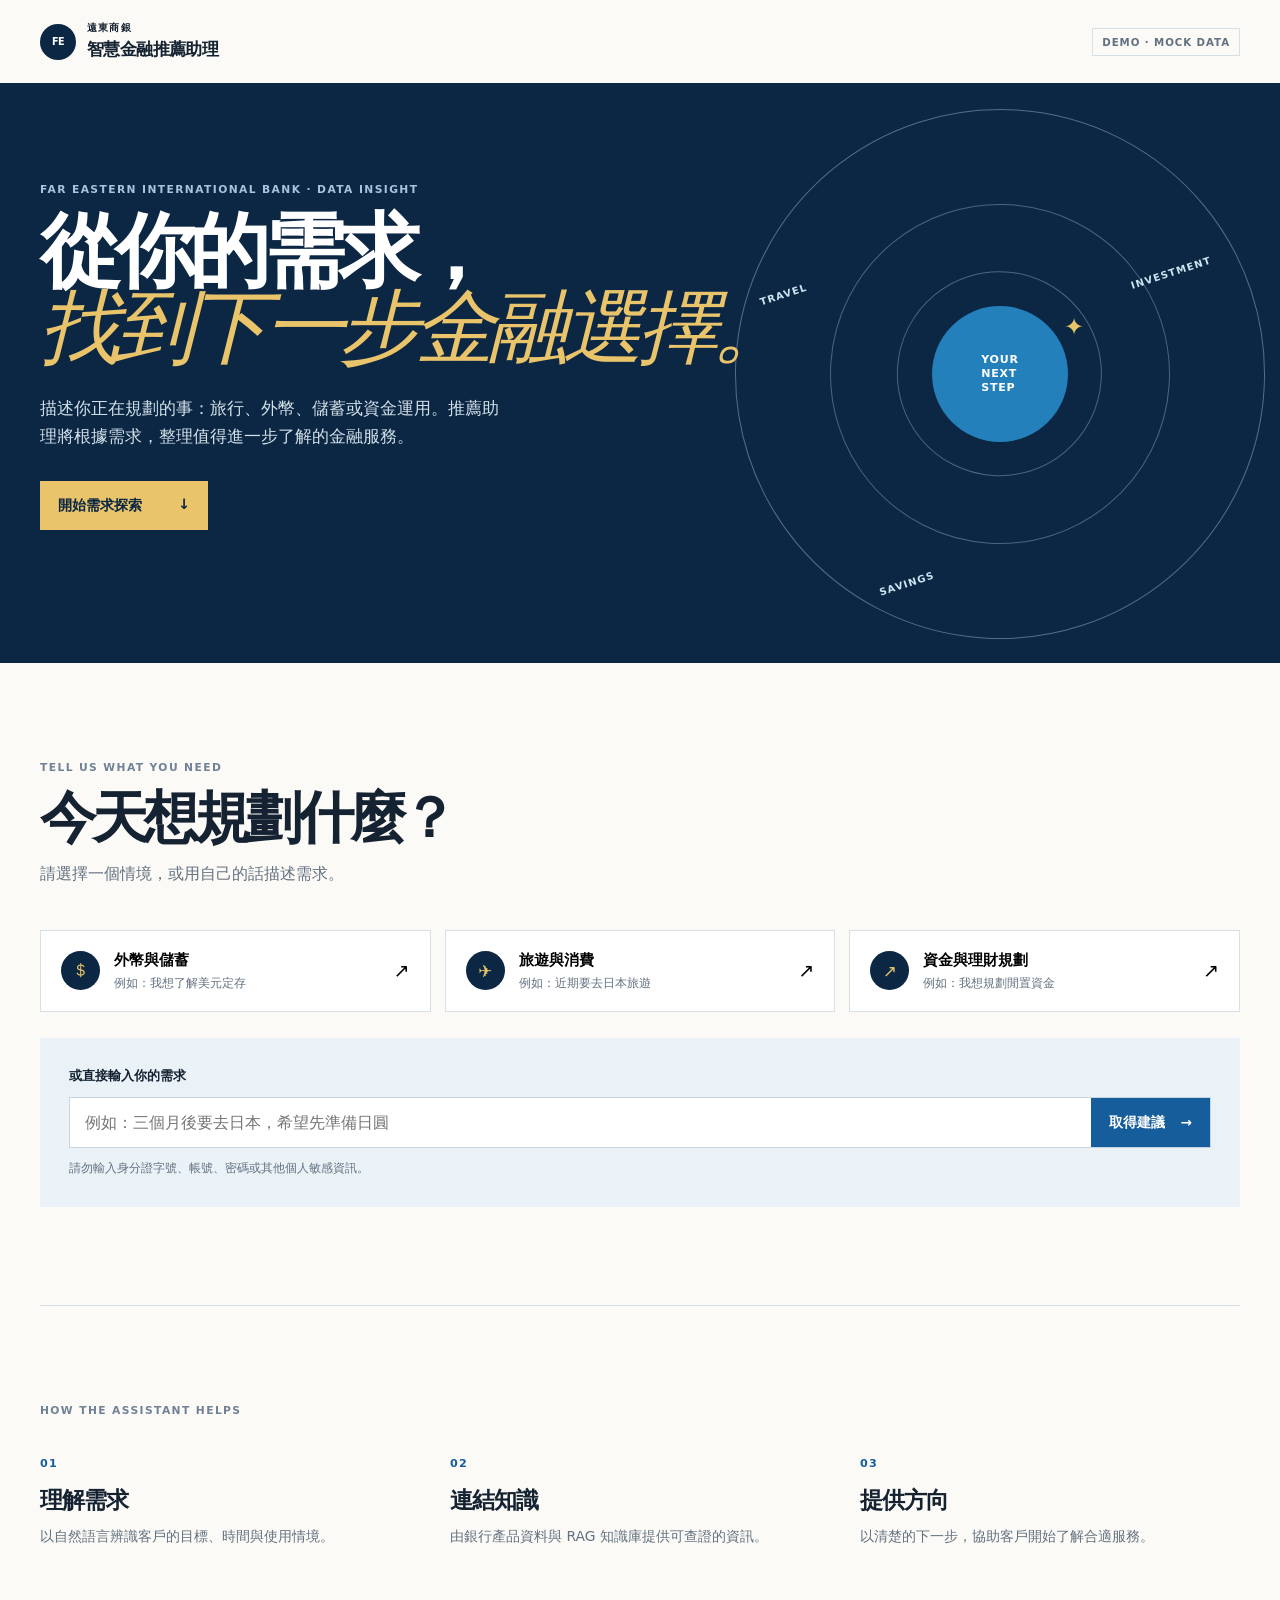
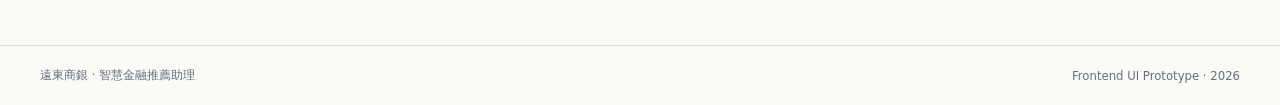
==== index.html @ b6735777 "Add files via upload" ====
<!doctype html>
<html lang="zh-Hant">
  <head>
    <meta charset="UTF-8" />
    <meta name="viewport" content="width=device-width, initial-scale=1.0" />
    <meta name="description" content="遠東商銀智慧金融推薦助理介面示範。" />
    <title>智慧金融推薦助理｜遠東商銀</title>
    <link rel="stylesheet" href="styles.css" />
  </head>
  <body>
    <header class="site-header">
      <a class="brand" href="#top" aria-label="智慧金融推薦助理首頁">
        <span class="brand-mark" aria-hidden="true">FE</span>
        <span><small>遠東商銀</small>智慧金融推薦助理</span>
      </a>
      <span class="demo-badge">DEMO · MOCK DATA</span>
    </header>

    <main id="top">
      <section class="hero">
        <div class="hero-content">
          <p class="eyebrow">FAR EASTERN INTERNATIONAL BANK · DATA INSIGHT</p>
          <h1>從你的需求，<br /><em>找到下一步金融選擇。</em></h1>
          <p class="hero-copy">描述你正在規劃的事：旅行、外幣、儲蓄或資金運用。推薦助理將根據需求，整理值得進一步了解的金融服務。</p>
          <a class="primary-button" href="#advisor">開始需求探索 <span aria-hidden="true">↓</span></a>
        </div>
        <div class="hero-graphic" aria-hidden="true">
          <div class="graphic-ring ring-one"></div><div class="graphic-ring ring-two"></div>
          <div class="graphic-center"><span>YOUR<br />NEXT<br />STEP</span><b>✦</b></div>
          <span class="graphic-tag tag-one">TRAVEL</span><span class="graphic-tag tag-two">SAVINGS</span><span class="graphic-tag tag-three">INVESTMENT</span>
        </div>
      </section>

      <section class="advisor-section" id="advisor">
        <div class="section-intro">
          <p class="eyebrow">TELL US WHAT YOU NEED</p>
          <h2>今天想規劃什麼？</h2>
          <p>請選擇一個情境，或用自己的話描述需求。</p>
        </div>

        <div class="scenario-list" aria-label="需求情境">
          <button class="scenario-card" data-scenario="deposit" type="button"><span class="scenario-icon">＄</span><span><b>外幣與儲蓄</b><small>例如：我想了解美元定存</small></span><i>↗</i></button>
          <button class="scenario-card" data-scenario="travel" type="button"><span class="scenario-icon">✈</span><span><b>旅遊與消費</b><small>例如：近期要去日本旅遊</small></span><i>↗</i></button>
          <button class="scenario-card" data-scenario="wealth" type="button"><span class="scenario-icon">↗</span><span><b>資金與理財規劃</b><small>例如：我想規劃閒置資金</small></span><i>↗</i></button>
        </div>

        <form class="need-form" id="needForm">
          <label for="customerNeed">或直接輸入你的需求</label>
          <div class="input-row">
            <input id="customerNeed" name="customerNeed" placeholder="例如：三個月後要去日本，希望先準備日圓" required />
            <button type="submit" aria-label="取得推薦">取得建議 <span>→</span></button>
          </div>
          <p class="form-note">請勿輸入身分證字號、帳號、密碼或其他個人敏感資訊。</p>
        </form>
      </section>

      <section class="result-section" id="recommendations" hidden aria-live="polite">
        <div class="result-heading">
          <div><p class="eyebrow">PERSONALISED RESULT · MOCK</p><h2>你可能想進一步了解</h2></div>
          <button class="reset-button" id="resetButton" type="button">重新探索</button>
        </div>
        <p class="need-summary" id="needSummary"></p>
        <div class="recommendation-grid" id="recommendationGrid"></div>
        <p class="disclaimer" id="disclaimer">此頁面為專案 UI 示意，所有推薦、數據及產品資訊皆為 mock data，不構成金融商品招攬、要約、投資或交易建議。正式服務上線前，應以遠東商銀公告及專人說明為準。</p>
      </section>

      <section class="how-section">
        <p class="eyebrow">HOW THE ASSISTANT HELPS</p>
        <div class="how-grid">
          <div><span>01</span><h3>理解需求</h3><p>以自然語言辨識客戶的目標、時間與使用情境。</p></div>
          <div><span>02</span><h3>連結知識</h3><p>由銀行產品資料與 RAG 知識庫提供可查證的資訊。</p></div>
          <div><span>03</span><h3>提供方向</h3><p>以清楚的下一步，協助客戶開始了解合適服務。</p></div>
        </div>
      </section>
    </main>

    <footer><span>遠東商銀 · 智慧金融推薦助理</span><span>Frontend UI Prototype · 2026</span></footer>
    <script src="script.js"></script>
  </body>
</html>
---- styles.css ----
:root { --navy:#0b2744; --blue:#165d9c; --mist:#eaf2f8; --cream:#fbfaf6; --ink:#152231; --muted:#637180; --line:#d7e0e7; --gold:#e9c46a; }
* { box-sizing:border-box; } html { scroll-behavior:smooth; } body { background:var(--cream); color:var(--ink); font-family:Inter, ui-sans-serif, system-ui, -apple-system, BlinkMacSystemFont, "Segoe UI", sans-serif; margin:0; } button,input { font:inherit; } a { color:inherit; text-decoration:none; }
.site-header,footer { align-items:center; display:flex; justify-content:space-between; margin:auto; max-width:1280px; padding:22px 40px; }.brand { align-items:center; display:flex; font-size:1.08rem; font-weight:750; gap:11px; letter-spacing:-.035em; }.brand small { display:block; font-size:.61rem; font-weight:700; letter-spacing:.12em; margin-bottom:2px; }.brand-mark { align-items:center; background:var(--navy); border-radius:50%; color:white; display:flex; font-size:.6rem; font-weight:700; height:36px; justify-content:center; letter-spacing:-.06em; width:36px; }.demo-badge { border:1px solid var(--line); color:var(--muted); font-size:.64rem; font-weight:700; letter-spacing:.09em; padding:7px 9px; }
.hero { background:var(--navy); color:white; min-height:580px; overflow:hidden; padding:100px max(40px, calc((100% - 1200px) / 2)); position:relative; }.hero-content { position:relative; z-index:1; }.eyebrow { color:#718297; font-size:.67rem; font-weight:750; letter-spacing:.13em; margin:0 0 18px; }.hero .eyebrow { color:#a6c5db; }.hero h1,.section-intro h2,.result-heading h2 { font-size:clamp(2.7rem, 6.3vw, 5.8rem); letter-spacing:-.078em; line-height:.94; margin:0 0 28px; }.hero h1 em { color:var(--gold); font-family:Georgia,serif; font-weight:400; }.hero-copy { color:#d4e1e9; font-size:1.05rem; line-height:1.7; max-width:470px; }.primary-button { background:var(--gold); color:var(--navy); display:inline-flex; font-size:.9rem; font-weight:700; gap:36px; margin-top:14px; padding:15px 18px; }.hero-graphic { border:1px solid rgba(184,218,240,.4); border-radius:50%; height:530px; position:absolute; right:max(-45px, calc((100vw - 1250px) / 2)); top:26px; transform:rotate(-18deg); width:530px; }.graphic-ring { border:1px solid rgba(184,218,240,.35); border-radius:50%; position:absolute; }.ring-one { height:340px; left:94px; top:94px; width:340px; }.ring-two { height:205px; left:161px; top:161px; width:205px; }.graphic-center { align-items:center; background:#2380bb; border-radius:50%; display:flex; height:136px; justify-content:center; left:196px; position:absolute; top:196px; transform:rotate(18deg); width:136px; }.graphic-center span { font-size:.69rem; font-weight:750; letter-spacing:.07em; line-height:1.25; }.graphic-center b { color:var(--gold); font-size:1.5rem; position:absolute; right:-16px; top:7px; }.graphic-tag { color:#cee5f2; font-size:.62rem; font-weight:700; letter-spacing:.12em; position:absolute; }.tag-one { left:58px; top:116px; }.tag-two { bottom:88px; left:82px; }.tag-three { right:28px; top:215px; }
.advisor-section,.result-section,.how-section { margin:auto; max-width:1200px; padding:98px 0; }.section-intro { max-width:620px; }.section-intro h2,.result-heading h2 { font-size:clamp(2.3rem, 4.4vw, 4.15rem); margin-bottom:15px; }.section-intro > p:last-child { color:var(--muted); line-height:1.6; }.scenario-list { display:grid; gap:14px; grid-template-columns:repeat(3,1fr); margin:43px 0 26px; }.scenario-card { align-items:center; background:white; border:1px solid var(--line); cursor:pointer; display:flex; gap:14px; padding:20px; text-align:left; transition:border-color .2s,transform .2s; }.scenario-card:hover { border-color:var(--blue); transform:translateY(-3px); }.scenario-card.is-selected { background:var(--mist); border:2px solid var(--blue); }.scenario-icon { align-items:center; background:var(--navy); border-radius:50%; color:var(--gold); display:flex; flex:0 0 auto; font-size:1.05rem; height:39px; justify-content:center; width:39px; }.scenario-card b,.scenario-card small { display:block; }.scenario-card b { font-size:.93rem; }.scenario-card small { color:var(--muted); font-size:.72rem; line-height:1.45; margin-top:5px; }.scenario-card i { font-size:1.2rem; font-style:normal; margin-left:auto; }.need-form { background:var(--mist); padding:29px; }.need-form label { display:block; font-size:.82rem; font-weight:700; margin-bottom:12px; }.input-row { background:white; border:1px solid #c6d5df; display:flex; }.input-row input { border:0; min-width:0; outline:0; padding:15px; width:100%; }.input-row button { background:var(--blue); border:0; color:white; cursor:pointer; font-size:.85rem; font-weight:700; padding:0 18px; white-space:nowrap; }.input-row button span { margin-left:11px; }.form-note,.disclaimer { color:var(--muted); font-size:.72rem; line-height:1.55; margin:12px 0 0; }
.result-section { border-top:1px solid var(--line); padding-top:80px; }.result-heading { align-items:end; display:flex; justify-content:space-between; }.reset-button { background:none; border:1px solid var(--navy); color:var(--navy); cursor:pointer; padding:10px 14px; }.need-summary { color:var(--muted); margin:25px 0 24px; }.recommendation-grid { display:grid; gap:16px; grid-template-columns:repeat(3,1fr); }.recommendation-card { background:white; border:1px solid var(--line); padding:24px; }.recommendation-card .product-type { color:var(--blue); font-size:.66rem; font-weight:750; letter-spacing:.1em; }.recommendation-card h3 { font-size:1.4rem; letter-spacing:-.05em; margin:12px 0; }.recommendation-card p { color:var(--muted); font-size:.86rem; line-height:1.62; min-height:68px; }.recommendation-card a { border-bottom:1px solid var(--ink); display:inline-block; font-size:.79rem; font-weight:700; margin-top:12px; padding-bottom:3px; }.disclaimer { border-top:1px solid var(--line); margin-top:30px; padding-top:19px; }
.how-section { border-top:1px solid var(--line); }.how-grid { display:grid; gap:30px; grid-template-columns:repeat(3,1fr); margin-top:35px; }.how-grid span { color:var(--blue); font-size:.7rem; font-weight:750; letter-spacing:.1em; }.how-grid h3 { font-size:1.42rem; letter-spacing:-.04em; margin:14px 0 9px; }.how-grid p { color:var(--muted); font-size:.87rem; line-height:1.6; margin:0; }footer { border-top:1px solid var(--line); color:var(--muted); font-size:.73rem; }
@media(max-width:760px) { .site-header,footer { padding:18px 20px; }.hero { min-height:625px; padding:70px 20px; }.hero-graphic { height:340px; right:-108px; top:302px; width:340px; }.ring-one { height:220px; left:59px; top:59px; width:220px; }.ring-two { height:134px; left:102px; top:102px; width:134px; }.graphic-center { height:88px; left:126px; top:126px; width:88px; }.graphic-center span { font-size:.51rem; }.graphic-tag { font-size:.5rem; }.tag-one { left:31px; top:72px; }.tag-two { bottom:55px; left:44px; }.tag-three { right:11px; top:138px; }.advisor-section,.result-section,.how-section { padding:65px 20px; }.scenario-list,.recommendation-grid,.how-grid { grid-template-columns:1fr; }.scenario-list { margin-top:30px; }.result-heading { align-items:start; gap:20px; }.input-row { display:block; }.input-row button { padding:13px 15px; width:100%; }.need-form { padding:21px; } footer { align-items:flex-start; flex-direction:column; gap:10px; } }
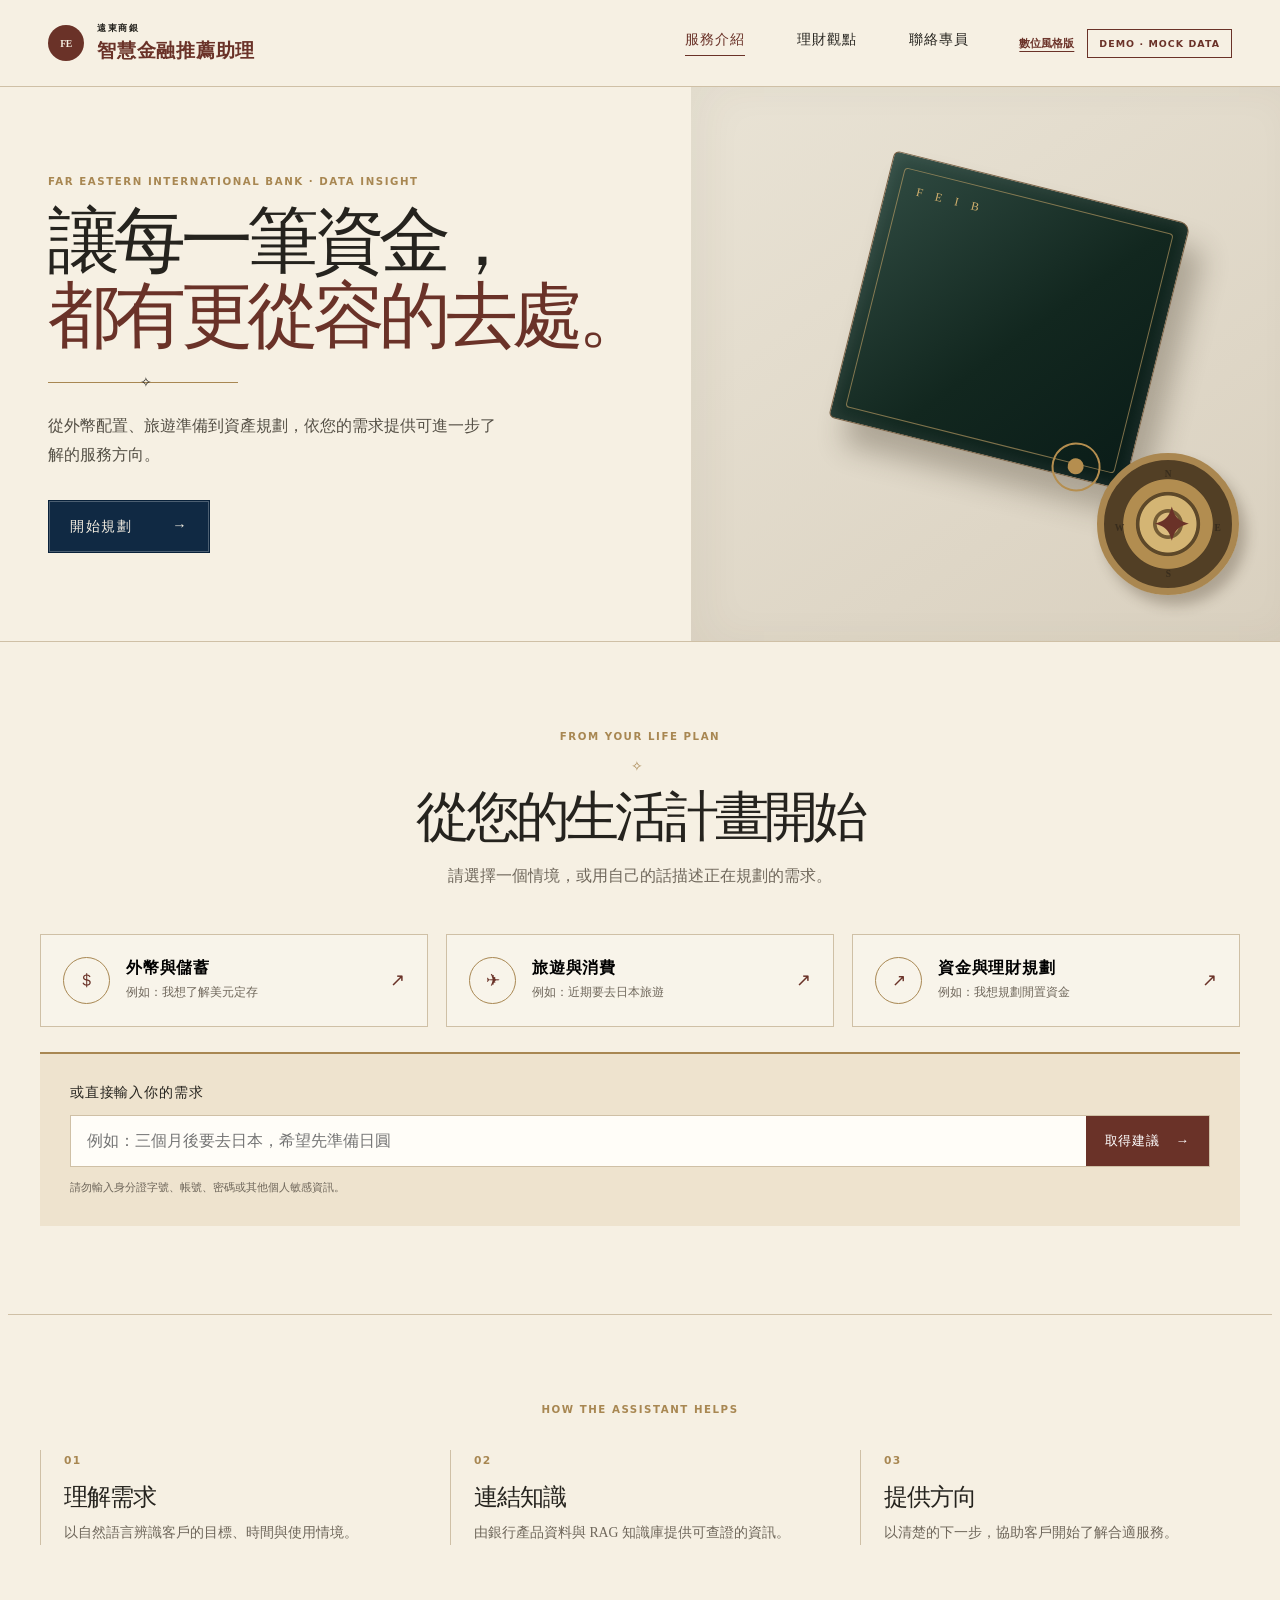
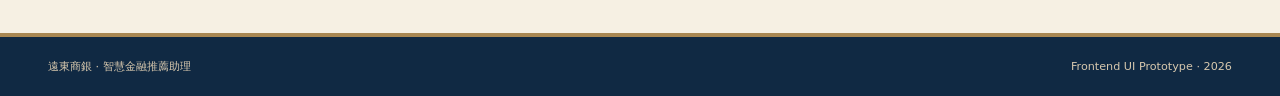
==== commit d06f3d7a: "Add files via upload" ====
--- a/index.html
+++ b/index.html
@@ -13,29 +13,28 @@
         <span class="brand-mark" aria-hidden="true">FE</span>
         <span><small>遠東商銀</small>智慧金融推薦助理</span>
       </a>
-      <span class="demo-badge">DEMO · MOCK DATA</span>
+      <nav aria-label="主要導覽"><a href="#advisor">服務介紹</a><a href="#how-it-works">理財觀點</a><a href="#advisor">聯絡專員</a></nav>
+      <div class="header-actions"><a class="style-switch" href="modern.html">數位風格版</a><span class="demo-badge">DEMO · MOCK DATA</span></div>
     </header>
 
     <main id="top">
       <section class="hero">
         <div class="hero-content">
           <p class="eyebrow">FAR EASTERN INTERNATIONAL BANK · DATA INSIGHT</p>
-          <h1>從你的需求，<br /><em>找到下一步金融選擇。</em></h1>
-          <p class="hero-copy">描述你正在規劃的事：旅行、外幣、儲蓄或資金運用。推薦助理將根據需求，整理值得進一步了解的金融服務。</p>
-          <a class="primary-button" href="#advisor">開始需求探索 <span aria-hidden="true">↓</span></a>
+          <h1>讓每一筆資金，<br /><em>都有更從容的去處。</em></h1>
+          <p class="hero-copy">從外幣配置、旅遊準備到資產規劃，依您的需求提供可進一步了解的服務方向。</p>
+          <a class="primary-button" href="#advisor">開始規劃 <span aria-hidden="true">→</span></a>
         </div>
         <div class="hero-graphic" aria-hidden="true">
-          <div class="graphic-ring ring-one"></div><div class="graphic-ring ring-two"></div>
-          <div class="graphic-center"><span>YOUR<br />NEXT<br />STEP</span><b>✦</b></div>
-          <span class="graphic-tag tag-one">TRAVEL</span><span class="graphic-tag tag-two">SAVINGS</span><span class="graphic-tag tag-three">INVESTMENT</span>
+          <div class="folio"><span>F E I B</span><i></i></div><div class="compass"><b>✦</b><span>N</span><span>E</span><span>S</span><span>W</span></div>
         </div>
       </section>
 
       <section class="advisor-section" id="advisor">
         <div class="section-intro">
-          <p class="eyebrow">TELL US WHAT YOU NEED</p>
-          <h2>今天想規劃什麼？</h2>
-          <p>請選擇一個情境，或用自己的話描述需求。</p>
+          <p class="eyebrow">FROM YOUR LIFE PLAN</p>
+          <h2>從您的生活計畫開始</h2>
+          <p>請選擇一個情境，或用自己的話描述正在規劃的需求。</p>
         </div>
 
         <div class="scenario-list" aria-label="需求情境">
--- a/styles.css
+++ b/styles.css
@@ -1,8 +1,8 @@
-:root { --navy:#0b2744; --blue:#165d9c; --mist:#eaf2f8; --cream:#fbfaf6; --ink:#152231; --muted:#637180; --line:#d7e0e7; --gold:#e9c46a; }
-* { box-sizing:border-box; } html { scroll-behavior:smooth; } body { background:var(--cream); color:var(--ink); font-family:Inter, ui-sans-serif, system-ui, -apple-system, BlinkMacSystemFont, "Segoe UI", sans-serif; margin:0; } button,input { font:inherit; } a { color:inherit; text-decoration:none; }
-.site-header,footer { align-items:center; display:flex; justify-content:space-between; margin:auto; max-width:1280px; padding:22px 40px; }.brand { align-items:center; display:flex; font-size:1.08rem; font-weight:750; gap:11px; letter-spacing:-.035em; }.brand small { display:block; font-size:.61rem; font-weight:700; letter-spacing:.12em; margin-bottom:2px; }.brand-mark { align-items:center; background:var(--navy); border-radius:50%; color:white; display:flex; font-size:.6rem; font-weight:700; height:36px; justify-content:center; letter-spacing:-.06em; width:36px; }.demo-badge { border:1px solid var(--line); color:var(--muted); font-size:.64rem; font-weight:700; letter-spacing:.09em; padding:7px 9px; }
-.hero { background:var(--navy); color:white; min-height:580px; overflow:hidden; padding:100px max(40px, calc((100% - 1200px) / 2)); position:relative; }.hero-content { position:relative; z-index:1; }.eyebrow { color:#718297; font-size:.67rem; font-weight:750; letter-spacing:.13em; margin:0 0 18px; }.hero .eyebrow { color:#a6c5db; }.hero h1,.section-intro h2,.result-heading h2 { font-size:clamp(2.7rem, 6.3vw, 5.8rem); letter-spacing:-.078em; line-height:.94; margin:0 0 28px; }.hero h1 em { color:var(--gold); font-family:Georgia,serif; font-weight:400; }.hero-copy { color:#d4e1e9; font-size:1.05rem; line-height:1.7; max-width:470px; }.primary-button { background:var(--gold); color:var(--navy); display:inline-flex; font-size:.9rem; font-weight:700; gap:36px; margin-top:14px; padding:15px 18px; }.hero-graphic { border:1px solid rgba(184,218,240,.4); border-radius:50%; height:530px; position:absolute; right:max(-45px, calc((100vw - 1250px) / 2)); top:26px; transform:rotate(-18deg); width:530px; }.graphic-ring { border:1px solid rgba(184,218,240,.35); border-radius:50%; position:absolute; }.ring-one { height:340px; left:94px; top:94px; width:340px; }.ring-two { height:205px; left:161px; top:161px; width:205px; }.graphic-center { align-items:center; background:#2380bb; border-radius:50%; display:flex; height:136px; justify-content:center; left:196px; position:absolute; top:196px; transform:rotate(18deg); width:136px; }.graphic-center span { font-size:.69rem; font-weight:750; letter-spacing:.07em; line-height:1.25; }.graphic-center b { color:var(--gold); font-size:1.5rem; position:absolute; right:-16px; top:7px; }.graphic-tag { color:#cee5f2; font-size:.62rem; font-weight:700; letter-spacing:.12em; position:absolute; }.tag-one { left:58px; top:116px; }.tag-two { bottom:88px; left:82px; }.tag-three { right:28px; top:215px; }
-.advisor-section,.result-section,.how-section { margin:auto; max-width:1200px; padding:98px 0; }.section-intro { max-width:620px; }.section-intro h2,.result-heading h2 { font-size:clamp(2.3rem, 4.4vw, 4.15rem); margin-bottom:15px; }.section-intro > p:last-child { color:var(--muted); line-height:1.6; }.scenario-list { display:grid; gap:14px; grid-template-columns:repeat(3,1fr); margin:43px 0 26px; }.scenario-card { align-items:center; background:white; border:1px solid var(--line); cursor:pointer; display:flex; gap:14px; padding:20px; text-align:left; transition:border-color .2s,transform .2s; }.scenario-card:hover { border-color:var(--blue); transform:translateY(-3px); }.scenario-card.is-selected { background:var(--mist); border:2px solid var(--blue); }.scenario-icon { align-items:center; background:var(--navy); border-radius:50%; color:var(--gold); display:flex; flex:0 0 auto; font-size:1.05rem; height:39px; justify-content:center; width:39px; }.scenario-card b,.scenario-card small { display:block; }.scenario-card b { font-size:.93rem; }.scenario-card small { color:var(--muted); font-size:.72rem; line-height:1.45; margin-top:5px; }.scenario-card i { font-size:1.2rem; font-style:normal; margin-left:auto; }.need-form { background:var(--mist); padding:29px; }.need-form label { display:block; font-size:.82rem; font-weight:700; margin-bottom:12px; }.input-row { background:white; border:1px solid #c6d5df; display:flex; }.input-row input { border:0; min-width:0; outline:0; padding:15px; width:100%; }.input-row button { background:var(--blue); border:0; color:white; cursor:pointer; font-size:.85rem; font-weight:700; padding:0 18px; white-space:nowrap; }.input-row button span { margin-left:11px; }.form-note,.disclaimer { color:var(--muted); font-size:.72rem; line-height:1.55; margin:12px 0 0; }
-.result-section { border-top:1px solid var(--line); padding-top:80px; }.result-heading { align-items:end; display:flex; justify-content:space-between; }.reset-button { background:none; border:1px solid var(--navy); color:var(--navy); cursor:pointer; padding:10px 14px; }.need-summary { color:var(--muted); margin:25px 0 24px; }.recommendation-grid { display:grid; gap:16px; grid-template-columns:repeat(3,1fr); }.recommendation-card { background:white; border:1px solid var(--line); padding:24px; }.recommendation-card .product-type { color:var(--blue); font-size:.66rem; font-weight:750; letter-spacing:.1em; }.recommendation-card h3 { font-size:1.4rem; letter-spacing:-.05em; margin:12px 0; }.recommendation-card p { color:var(--muted); font-size:.86rem; line-height:1.62; min-height:68px; }.recommendation-card a { border-bottom:1px solid var(--ink); display:inline-block; font-size:.79rem; font-weight:700; margin-top:12px; padding-bottom:3px; }.disclaimer { border-top:1px solid var(--line); margin-top:30px; padding-top:19px; }
-.how-section { border-top:1px solid var(--line); }.how-grid { display:grid; gap:30px; grid-template-columns:repeat(3,1fr); margin-top:35px; }.how-grid span { color:var(--blue); font-size:.7rem; font-weight:750; letter-spacing:.1em; }.how-grid h3 { font-size:1.42rem; letter-spacing:-.04em; margin:14px 0 9px; }.how-grid p { color:var(--muted); font-size:.87rem; line-height:1.6; margin:0; }footer { border-top:1px solid var(--line); color:var(--muted); font-size:.73rem; }
-@media(max-width:760px) { .site-header,footer { padding:18px 20px; }.hero { min-height:625px; padding:70px 20px; }.hero-graphic { height:340px; right:-108px; top:302px; width:340px; }.ring-one { height:220px; left:59px; top:59px; width:220px; }.ring-two { height:134px; left:102px; top:102px; width:134px; }.graphic-center { height:88px; left:126px; top:126px; width:88px; }.graphic-center span { font-size:.51rem; }.graphic-tag { font-size:.5rem; }.tag-one { left:31px; top:72px; }.tag-two { bottom:55px; left:44px; }.tag-three { right:11px; top:138px; }.advisor-section,.result-section,.how-section { padding:65px 20px; }.scenario-list,.recommendation-grid,.how-grid { grid-template-columns:1fr; }.scenario-list { margin-top:30px; }.result-heading { align-items:start; gap:20px; }.input-row { display:block; }.input-row button { padding:13px 15px; width:100%; }.need-form { padding:21px; } footer { align-items:flex-start; flex-direction:column; gap:10px; } }
+:root { --ink:#25231e; --navy:#102943; --forest:#213b33; --wine:#6a3228; --paper:#f6f0e3; --paper-dark:#eee3ce; --gold:#a88752; --line:#cfc0a6; --muted:#6f675b; }
+* { box-sizing:border-box; } html { scroll-behavior:smooth; } body { background:var(--paper); color:var(--ink); font-family:"Noto Serif TC", "Songti TC", "PMingLiU", Georgia, serif; margin:0; } button,input { font:inherit; } a { color:inherit; text-decoration:none; }
+.site-header, footer { align-items:center; display:flex; justify-content:space-between; margin:auto; max-width:1360px; padding:22px 48px; }.site-header { border-bottom:1px solid var(--line); }.brand { align-items:center; color:var(--wine); display:flex; font-size:1.2rem; font-weight:700; gap:13px; letter-spacing:.04em; }.brand small { color:var(--ink); display:block; font-family:system-ui,sans-serif; font-size:.58rem; font-weight:700; letter-spacing:.18em; margin-bottom:3px; }.brand-mark { align-items:center; background:var(--wine); border-radius:50%; color:var(--paper); display:flex; font-family:Georgia,serif; font-size:.61rem; height:36px; justify-content:center; letter-spacing:-.05em; width:36px; }nav { display:flex; gap:52px; margin-left:auto; margin-right:50px; }nav a { font-size:.88rem; letter-spacing:.07em; }nav a:first-child { border-bottom:1px solid var(--wine); color:var(--wine); padding-bottom:6px; }.header-actions { align-items:center; display:flex; gap:13px; }.style-switch { color:var(--wine); font-family:system-ui,sans-serif; font-size:.69rem; font-weight:700; text-decoration:underline; text-underline-offset:4px; }.demo-badge { border:1px solid var(--wine); color:var(--wine); font-family:system-ui,sans-serif; font-size:.59rem; font-weight:700; letter-spacing:.11em; padding:8px 11px; }
+.hero { border-bottom:1px solid var(--line); min-height:528px; overflow:hidden; padding:88px max(48px, calc((100% - 1264px) / 2)); position:relative; }.hero-content { max-width:53%; position:relative; z-index:1; }.eyebrow { color:var(--gold); font-family:system-ui,sans-serif; font-size:.64rem; font-weight:750; letter-spacing:.15em; margin:0 0 17px; }.hero h1,.section-intro h2,.result-heading h2 { font-size:clamp(2.9rem, 5.6vw, 5.35rem); font-weight:500; letter-spacing:-.08em; line-height:1.04; margin:0 0 25px; }.hero h1 em { color:var(--wine); font-style:normal; }.hero h1::after { background:var(--gold); content:"✧"; display:block; font-size:.9rem; height:1px; line-height:1px; margin:29px 0; text-align:center; width:190px; }.hero-copy { color:#544f45; font-size:1rem; line-height:1.8; max-width:448px; }.primary-button { background:var(--navy); border:1px solid #09213a; box-shadow:inset 0 0 0 1px rgba(255,255,255,.25); color:var(--paper); display:inline-flex; font-size:.9rem; gap:40px; letter-spacing:.11em; margin-top:14px; padding:16px 21px; }.hero-graphic { background:linear-gradient(145deg,#e9e3d5,#d9d0bf); bottom:0; box-shadow:inset 15px 0 40px rgba(73,61,37,.05); position:absolute; right:0; top:0; width:46%; }.folio { background:linear-gradient(130deg,#304b42,#12271f 55%,#0a1c18); border:1px solid #796044; border-radius:6px 10px 10px 6px; box-shadow:20px 23px 28px rgba(57,45,29,.3), inset 0 0 18px rgba(255,255,255,.1); height:275px; position:absolute; right:20%; top:96px; transform:rotate(14deg); width:305px; }.folio::before { border:1px solid rgba(200,166,105,.6); border-radius:4px; content:""; inset:13px; position:absolute; }.folio span { color:#d0af6d; font-family:Georgia,serif; font-size:.74rem; left:30px; letter-spacing:.42em; position:absolute; top:27px; }.folio i { border:2px solid #b58e4f; border-radius:50%; bottom:-14px; height:49px; position:absolute; right:27px; width:49px; }.folio i::after { background:#b58e4f; border-radius:50%; content:""; height:16px; left:14px; position:absolute; top:14px; width:16px; }.compass { background:radial-gradient(circle,#dbbd7e 0 12%,#745c35 13% 16%,#d4b574 17% 31%,#5d4829 32% 35%,#b28d50 36% 49%,#523f25 50%); border:7px solid #aa8750; border-radius:50%; box-shadow:7px 10px 13px rgba(54,41,22,.28); bottom:46px; height:142px; position:absolute; right:7%; width:142px; }.compass b { color:var(--wine); font-size:2.8rem; left:48px; position:absolute; top:39px; }.compass span { color:#392d1d; font-family:Georgia,serif; font-size:.59rem; font-weight:bold; position:absolute; }.compass span:nth-child(2){left:61px;top:9px}.compass span:nth-child(3){right:11px;top:63px}.compass span:nth-child(4){bottom:9px;left:62px}.compass span:nth-child(5){left:11px;top:63px}
+.advisor-section,.result-section,.how-section { margin:auto; max-width:1264px; padding:88px 32px; }.section-intro { max-width:690px; text-align:center; margin:auto; }.section-intro h2,.result-heading h2 { font-size:clamp(2.2rem,4.2vw,4rem); margin-bottom:15px; }.section-intro h2::before { color:var(--gold); content:"✧"; display:block; font-size:.9rem; letter-spacing:.35em; margin-bottom:16px; }.section-intro > p:last-child { color:var(--muted); line-height:1.75; }.scenario-list { display:grid; gap:18px; grid-template-columns:repeat(3,1fr); margin:44px 0 25px; }.scenario-card { align-items:center; background:rgba(255,255,255,.24); border:1px solid var(--line); cursor:pointer; display:flex; gap:16px; padding:22px; text-align:left; transition:background .2s,border .2s,transform .2s; }.scenario-card:hover,.scenario-card.is-selected { background:#fdfaf3; border-color:var(--gold); transform:translateY(-3px); }.scenario-icon { align-items:center; border:1px solid var(--gold); border-radius:50%; color:var(--wine); display:flex; flex:0 0 auto; font-size:1.08rem; height:47px; justify-content:center; width:47px; }.scenario-card b,.scenario-card small { display:block; }.scenario-card b { font-size:1rem; letter-spacing:.05em; }.scenario-card small { color:var(--muted); font-size:.73rem; line-height:1.5; margin-top:5px; }.scenario-card i { color:var(--wine); font-size:1.15rem; font-style:normal; margin-left:auto; }.need-form { background:var(--paper-dark); border-top:2px solid var(--gold); padding:30px; }.need-form label { display:block; font-size:.86rem; letter-spacing:.06em; margin-bottom:13px; }.input-row { background:#fffdf8; border:1px solid var(--line); display:flex; }.input-row input { background:transparent; border:0; min-width:0; outline:0; padding:16px; width:100%; }.input-row button { background:var(--wine); border:0; color:white; cursor:pointer; font-size:.84rem; letter-spacing:.07em; padding:0 19px; white-space:nowrap; }.input-row button span { margin-left:11px; }.form-note,.disclaimer { color:var(--muted); font-family:system-ui,sans-serif; font-size:.7rem; line-height:1.6; margin:12px 0 0; }
+.result-section { border-top:1px solid var(--line); padding-top:76px; }.result-heading { align-items:end; display:flex; justify-content:space-between; }.reset-button { background:transparent; border:1px solid var(--wine); color:var(--wine); cursor:pointer; padding:10px 14px; }.need-summary { color:var(--muted); margin:25px 0; }.recommendation-grid { display:grid; gap:17px; grid-template-columns:repeat(3,1fr); }.recommendation-card { background:#fdfaf3; border:1px solid var(--line); border-top:3px solid var(--wine); padding:25px; }.recommendation-card .product-type { color:var(--gold); font-family:system-ui,sans-serif; font-size:.64rem; font-weight:750; letter-spacing:.13em; }.recommendation-card h3 { font-size:1.45rem; font-weight:500; letter-spacing:-.045em; margin:13px 0; }.recommendation-card p { color:var(--muted); font-size:.86rem; line-height:1.65; min-height:72px; }.recommendation-card a { border-bottom:1px solid var(--wine); color:var(--wine); display:inline-block; font-size:.8rem; margin-top:12px; padding-bottom:3px; }.disclaimer { border-top:1px solid var(--line); margin-top:31px; padding-top:18px; }
+.how-section { border-top:1px solid var(--line); text-align:center; }.how-grid { display:grid; gap:30px; grid-template-columns:repeat(3,1fr); margin-top:35px; text-align:left; }.how-grid > div { border-left:1px solid var(--line); padding-left:23px; }.how-grid span { color:var(--gold); font-family:system-ui,sans-serif; font-size:.67rem; font-weight:750; letter-spacing:.12em; }.how-grid h3 { font-size:1.5rem; font-weight:500; letter-spacing:-.04em; margin:13px 0 9px; }.how-grid p { color:var(--muted); font-size:.86rem; line-height:1.65; margin:0; }footer { background:var(--navy); border-top:4px solid var(--gold); color:#d7c8ae; font-family:system-ui,sans-serif; font-size:.7rem; max-width:none; padding-left:max(48px,calc((100% - 1264px)/2)); padding-right:max(48px,calc((100% - 1264px)/2)); }
+@media(max-width:820px) { .site-header,footer { padding:18px 20px; }nav { display:none; }.brand { font-size:.96rem; }.demo-badge { font-size:.5rem; }.hero { min-height:690px; padding:68px 20px; }.hero-content { max-width:100%; }.hero h1 { font-size:clamp(2.65rem,12vw,4rem); }.hero-graphic { height:300px; top:auto; width:100%; }.folio { height:190px; right:25%; top:40px; width:220px; }.compass { bottom:25px; height:104px; right:9%; width:104px; }.compass b { font-size:2rem; left:34px; top:26px; }.compass span:nth-child(2){left:44px;top:5px}.compass span:nth-child(3){right:7px;top:44px}.compass span:nth-child(4){bottom:5px;left:44px}.compass span:nth-child(5){left:7px;top:44px}.advisor-section,.result-section,.how-section { padding:65px 20px; }.scenario-list,.recommendation-grid,.how-grid { grid-template-columns:1fr; }.scenario-list { margin-top:30px; }.result-heading { align-items:start; gap:15px; }.input-row { display:block; }.input-row button { padding:13px 15px; width:100%; }.need-form { padding:20px; }.how-grid > div { padding:0 0 0 18px; }footer { align-items:flex-start; flex-direction:column; gap:10px; } }
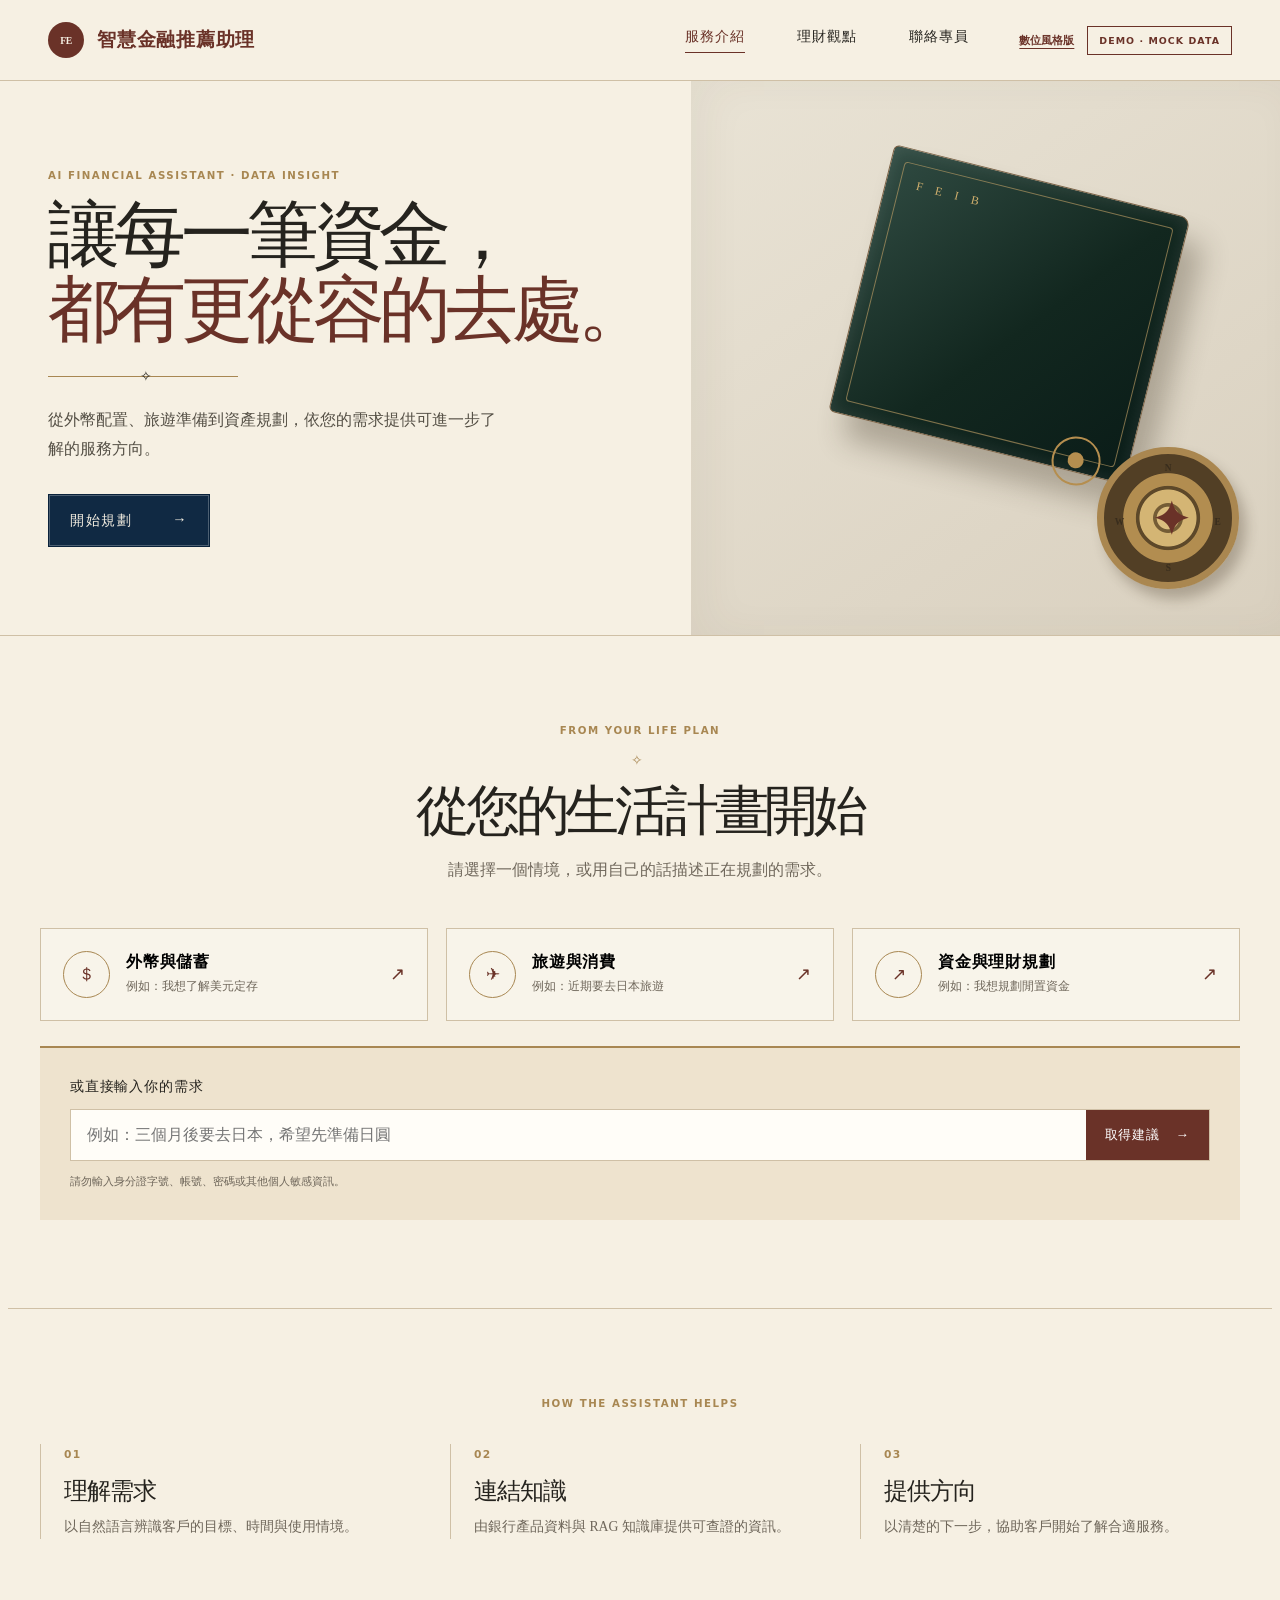
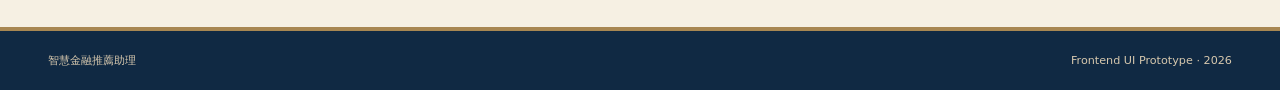
==== commit 78473e99: "Update GitHub Pages demo" ====
--- a/index.html
+++ b/index.html
@@ -3,15 +3,15 @@
   <head>
     <meta charset="UTF-8" />
     <meta name="viewport" content="width=device-width, initial-scale=1.0" />
-    <meta name="description" content="遠東商銀智慧金融推薦助理介面示範。" />
-    <title>智慧金融推薦助理｜遠東商銀</title>
+    <meta name="description" content="智慧金融推薦助理介面示範。" />
+    <title>智慧金融推薦助理</title>
     <link rel="stylesheet" href="styles.css" />
   </head>
   <body>
     <header class="site-header">
       <a class="brand" href="#top" aria-label="智慧金融推薦助理首頁">
         <span class="brand-mark" aria-hidden="true">FE</span>
-        <span><small>遠東商銀</small>智慧金融推薦助理</span>
+        <span>智慧金融推薦助理</span>
       </a>
       <nav aria-label="主要導覽"><a href="#advisor">服務介紹</a><a href="#how-it-works">理財觀點</a><a href="#advisor">聯絡專員</a></nav>
       <div class="header-actions"><a class="style-switch" href="modern.html">數位風格版</a><span class="demo-badge">DEMO · MOCK DATA</span></div>
@@ -20,7 +20,7 @@
     <main id="top">
       <section class="hero">
         <div class="hero-content">
-          <p class="eyebrow">FAR EASTERN INTERNATIONAL BANK · DATA INSIGHT</p>
+          <p class="eyebrow">AI FINANCIAL ASSISTANT · DATA INSIGHT</p>
           <h1>讓每一筆資金，<br /><em>都有更從容的去處。</em></h1>
           <p class="hero-copy">從外幣配置、旅遊準備到資產規劃，依您的需求提供可進一步了解的服務方向。</p>
           <a class="primary-button" href="#advisor">開始規劃 <span aria-hidden="true">→</span></a>
@@ -60,7 +60,7 @@
         </div>
         <p class="need-summary" id="needSummary"></p>
         <div class="recommendation-grid" id="recommendationGrid"></div>
-        <p class="disclaimer" id="disclaimer">此頁面為專案 UI 示意，所有推薦、數據及產品資訊皆為 mock data，不構成金融商品招攬、要約、投資或交易建議。正式服務上線前，應以遠東商銀公告及專人說明為準。</p>
+        <p class="disclaimer" id="disclaimer">此頁面為專案 UI 示意，所有推薦、數據及產品資訊皆為 mock data，不構成金融商品招攬、要約、投資或交易建議。正式服務上線前，應以及專人說明為準。</p>
       </section>
 
       <section class="how-section">
@@ -73,7 +73,7 @@
       </section>
     </main>
 
-    <footer><span>遠東商銀 · 智慧金融推薦助理</span><span>Frontend UI Prototype · 2026</span></footer>
+    <footer><span>智慧金融推薦助理</span><span>Frontend UI Prototype · 2026</span></footer>
     <script src="script.js"></script>
   </body>
 </html>
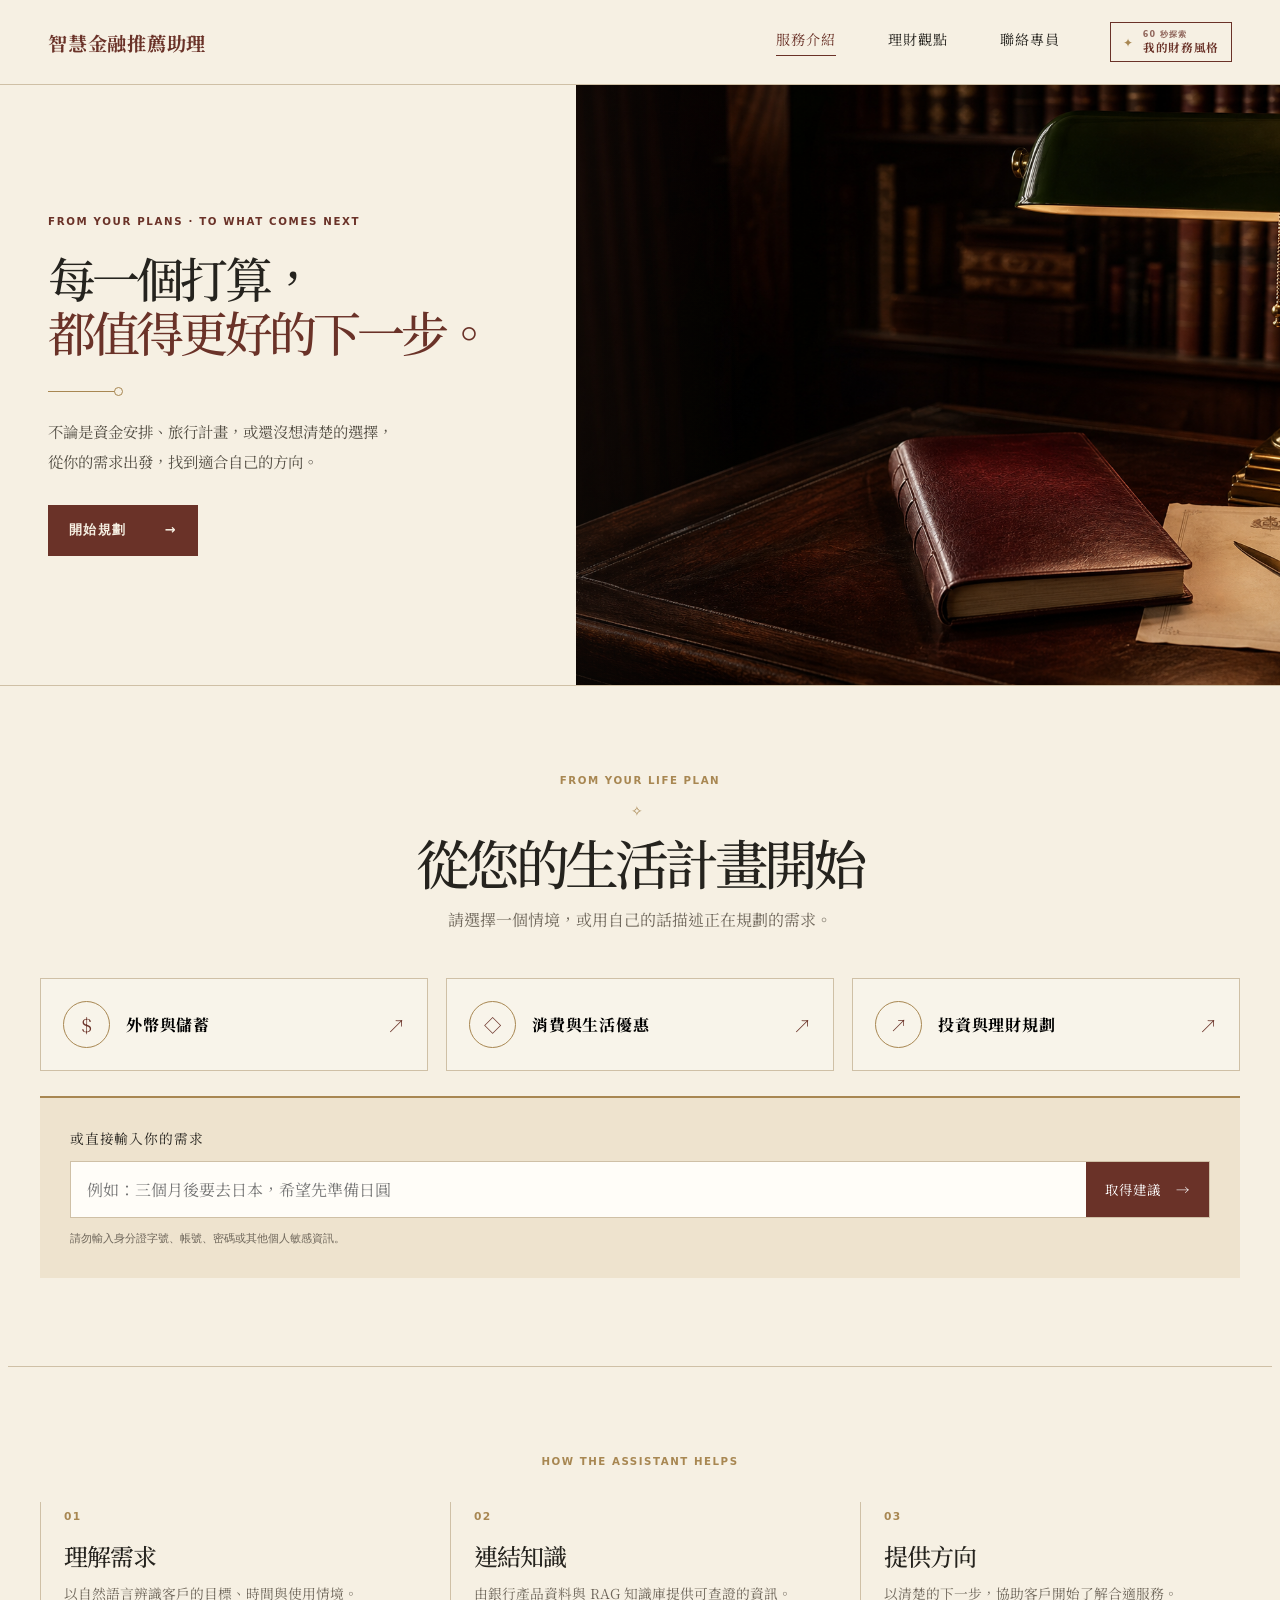
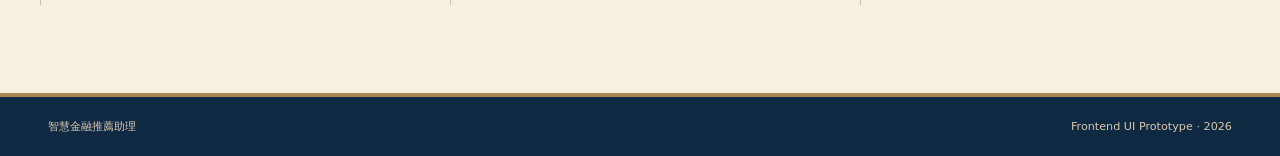
==== commit 084bdcdf: "Redesign financial advisor homepage" ====
--- a/index.html
+++ b/index.html
@@ -5,29 +5,30 @@
     <meta name="viewport" content="width=device-width, initial-scale=1.0" />
     <meta name="description" content="智慧金融推薦助理介面示範。" />
     <title>智慧金融推薦助理</title>
-    <link rel="stylesheet" href="styles.css" />
+    <link rel="preconnect" href="https://fonts.googleapis.com" />
+    <link rel="preconnect" href="https://fonts.gstatic.com" crossorigin />
+    <link href="https://fonts.googleapis.com/css2?family=Noto+Sans+TC:wght@400;500;600;700&family=Noto+Serif+TC:wght@400;500;600;700&display=swap" rel="stylesheet" />
+    <link rel="stylesheet" href="styles.css?v=20260815-9" />
   </head>
   <body>
     <header class="site-header">
       <a class="brand" href="#top" aria-label="智慧金融推薦助理首頁">
-        <span class="brand-mark" aria-hidden="true">FE</span>
         <span>智慧金融推薦助理</span>
       </a>
       <nav aria-label="主要導覽"><a href="#advisor">服務介紹</a><a href="#how-it-works">理財觀點</a><a href="#advisor">聯絡專員</a></nav>
-      <div class="header-actions"><a class="style-switch" href="modern.html">數位風格版</a><span class="demo-badge">DEMO · MOCK DATA</span></div>
+      <div class="header-actions"><button class="quiz-launch" id="quizLaunch" type="button"><span aria-hidden="true">✦</span><span><small>60 秒探索</small><b id="currentStyleLabel">我的財務風格</b></span></button></div>
     </header>
 
     <main id="top">
       <section class="hero">
         <div class="hero-content">
-          <p class="eyebrow">AI FINANCIAL ASSISTANT · DATA INSIGHT</p>
-          <h1>讓每一筆資金，<br /><em>都有更從容的去處。</em></h1>
-          <p class="hero-copy">從外幣配置、旅遊準備到資產規劃，依您的需求提供可進一步了解的服務方向。</p>
+          <p class="hero-eyebrow">FROM YOUR PLANS · TO WHAT COMES NEXT</p>
+          <h1 class="hero-title"><span id="heroTitleLead">每一個打算，</span><em id="heroTitleAccent">都值得更好的下一步。</em></h1>
+          <span class="hero-divider" aria-hidden="true"></span>
+          <p class="hero-copy"><span id="heroCopyLead">不論是資金安排、旅行計畫，或還沒想清楚的選擇，</span><span id="heroCopyClose">從你的需求出發，找到適合自己的方向。</span></p>
           <a class="primary-button" href="#advisor">開始規劃 <span aria-hidden="true">→</span></a>
         </div>
-        <div class="hero-graphic" aria-hidden="true">
-          <div class="folio"><span>F E I B</span><i></i></div><div class="compass"><b>✦</b><span>N</span><span>E</span><span>S</span><span>W</span></div>
-        </div>
+        <figure class="hero-visual"><img id="heroThemeImage" src="assets/hero-heritage-library.png" alt="深木藏書室中的皮革帳冊與經典銀行燈，象徵審慎而長遠的財務規劃" /></figure>
       </section>
 
       <section class="advisor-section" id="advisor">
@@ -38,9 +39,9 @@
         </div>
 
         <div class="scenario-list" aria-label="需求情境">
-          <button class="scenario-card" data-scenario="deposit" type="button"><span class="scenario-icon">＄</span><span><b>外幣與儲蓄</b><small>例如：我想了解美元定存</small></span><i>↗</i></button>
-          <button class="scenario-card" data-scenario="travel" type="button"><span class="scenario-icon">✈</span><span><b>旅遊與消費</b><small>例如：近期要去日本旅遊</small></span><i>↗</i></button>
-          <button class="scenario-card" data-scenario="wealth" type="button"><span class="scenario-icon">↗</span><span><b>資金與理財規劃</b><small>例如：我想規劃閒置資金</small></span><i>↗</i></button>
+          <button class="scenario-card" data-scenario="deposit" type="button"><span class="scenario-icon">＄</span><span><b>外幣與儲蓄</b></span><i>↗</i></button>
+          <button class="scenario-card" data-scenario="travel" type="button"><span class="scenario-icon">◇</span><span><b>消費與生活優惠</b></span><i>↗</i></button>
+          <button class="scenario-card" data-scenario="wealth" type="button"><span class="scenario-icon">↗</span><span><b>投資與理財規劃</b></span><i>↗</i></button>
         </div>
 
         <form class="need-form" id="needForm">
@@ -60,7 +61,7 @@
         </div>
         <p class="need-summary" id="needSummary"></p>
         <div class="recommendation-grid" id="recommendationGrid"></div>
-        <p class="disclaimer" id="disclaimer">此頁面為專案 UI 示意，所有推薦、數據及產品資訊皆為 mock data，不構成金融商品招攬、要約、投資或交易建議。正式服務上線前，應以及專人說明為準。</p>
+        <p class="disclaimer" id="disclaimer">資料整理自遠東商銀官網活動與常見問題，實際資格、期間、利率、回饋及限制條件應以來源頁面最新公告為準。本頁內容不構成金融商品招攬、要約、投資或交易建議。</p>
       </section>
 
       <section class="how-section">
@@ -74,6 +75,36 @@
     </main>
 
     <footer><span>智慧金融推薦助理</span><span>Frontend UI Prototype · 2026</span></footer>
-    <script src="script.js"></script>
+
+    <dialog class="style-quiz" id="styleQuiz" aria-labelledby="quizTitle">
+      <button class="quiz-close" id="quizClose" type="button" aria-label="關閉財務風格探索">×</button>
+      <div class="quiz-intro" id="quizIntro">
+        <p class="quiz-kicker">FINANCIAL STYLE DISCOVERY</p>
+        <span class="quiz-ornament" aria-hidden="true">✦</span>
+        <h2 id="quizTitle">你的財務習慣，<br />適合哪一種規劃方式？</h2>
+        <p>用 5 個簡單選擇，找出最適合你的瀏覽風格。約 60 秒完成。</p>
+        <button class="quiz-primary" id="quizStart" type="button">開始探索 <span aria-hidden="true">→</span></button>
+        <small>此測驗僅調整網站呈現方式，不構成投資風險評估或金融建議。</small>
+      </div>
+
+      <div class="quiz-question" id="quizQuestion" hidden>
+        <div class="quiz-progress"><span id="quizStep">01 / 05</span><i><b id="quizProgressBar"></b></i></div>
+        <p class="quiz-kicker">YOUR FINANCIAL HABITS</p>
+        <h2 id="quizQuestionText"></h2>
+        <div class="quiz-options" id="quizOptions"></div>
+        <button class="quiz-back" id="quizBack" type="button">← 上一題</button>
+      </div>
+
+      <div class="quiz-result" id="quizResult" hidden>
+        <p class="quiz-kicker">YOUR FINANCIAL STYLE</p>
+        <span class="result-monogram" id="resultMonogram" aria-hidden="true">傳</span>
+        <p class="result-label" id="resultStyleLabel">目前瀏覽風格</p>
+        <h2 id="quizResultTitle"></h2>
+        <p id="quizResultDescription"></p>
+        <div class="style-choices" id="styleChoices" aria-label="直接切換瀏覽風格"></div>
+        <div class="result-actions"><button class="quiz-primary" id="quizConfirm" type="button">確認風格 <span aria-hidden="true">→</span></button><button class="quiz-secondary" id="quizRetake" type="button">重新測驗</button></div>
+      </div>
+    </dialog>
+    <script src="script.js?v=20260815-12"></script>
   </body>
 </html>
--- a/styles.css
+++ b/styles.css
@@ -1,8 +1,156 @@
 :root { --ink:#25231e; --navy:#102943; --forest:#213b33; --wine:#6a3228; --paper:#f6f0e3; --paper-dark:#eee3ce; --gold:#a88752; --line:#cfc0a6; --muted:#6f675b; }
 * { box-sizing:border-box; } html { scroll-behavior:smooth; } body { background:var(--paper); color:var(--ink); font-family:"Noto Serif TC", "Songti TC", "PMingLiU", Georgia, serif; margin:0; } button,input { font:inherit; } a { color:inherit; text-decoration:none; }
-.site-header, footer { align-items:center; display:flex; justify-content:space-between; margin:auto; max-width:1360px; padding:22px 48px; }.site-header { border-bottom:1px solid var(--line); }.brand { align-items:center; color:var(--wine); display:flex; font-size:1.2rem; font-weight:700; gap:13px; letter-spacing:.04em; }.brand small { color:var(--ink); display:block; font-family:system-ui,sans-serif; font-size:.58rem; font-weight:700; letter-spacing:.18em; margin-bottom:3px; }.brand-mark { align-items:center; background:var(--wine); border-radius:50%; color:var(--paper); display:flex; font-family:Georgia,serif; font-size:.61rem; height:36px; justify-content:center; letter-spacing:-.05em; width:36px; }nav { display:flex; gap:52px; margin-left:auto; margin-right:50px; }nav a { font-size:.88rem; letter-spacing:.07em; }nav a:first-child { border-bottom:1px solid var(--wine); color:var(--wine); padding-bottom:6px; }.header-actions { align-items:center; display:flex; gap:13px; }.style-switch { color:var(--wine); font-family:system-ui,sans-serif; font-size:.69rem; font-weight:700; text-decoration:underline; text-underline-offset:4px; }.demo-badge { border:1px solid var(--wine); color:var(--wine); font-family:system-ui,sans-serif; font-size:.59rem; font-weight:700; letter-spacing:.11em; padding:8px 11px; }
-.hero { border-bottom:1px solid var(--line); min-height:528px; overflow:hidden; padding:88px max(48px, calc((100% - 1264px) / 2)); position:relative; }.hero-content { max-width:53%; position:relative; z-index:1; }.eyebrow { color:var(--gold); font-family:system-ui,sans-serif; font-size:.64rem; font-weight:750; letter-spacing:.15em; margin:0 0 17px; }.hero h1,.section-intro h2,.result-heading h2 { font-size:clamp(2.9rem, 5.6vw, 5.35rem); font-weight:500; letter-spacing:-.08em; line-height:1.04; margin:0 0 25px; }.hero h1 em { color:var(--wine); font-style:normal; }.hero h1::after { background:var(--gold); content:"✧"; display:block; font-size:.9rem; height:1px; line-height:1px; margin:29px 0; text-align:center; width:190px; }.hero-copy { color:#544f45; font-size:1rem; line-height:1.8; max-width:448px; }.primary-button { background:var(--navy); border:1px solid #09213a; box-shadow:inset 0 0 0 1px rgba(255,255,255,.25); color:var(--paper); display:inline-flex; font-size:.9rem; gap:40px; letter-spacing:.11em; margin-top:14px; padding:16px 21px; }.hero-graphic { background:linear-gradient(145deg,#e9e3d5,#d9d0bf); bottom:0; box-shadow:inset 15px 0 40px rgba(73,61,37,.05); position:absolute; right:0; top:0; width:46%; }.folio { background:linear-gradient(130deg,#304b42,#12271f 55%,#0a1c18); border:1px solid #796044; border-radius:6px 10px 10px 6px; box-shadow:20px 23px 28px rgba(57,45,29,.3), inset 0 0 18px rgba(255,255,255,.1); height:275px; position:absolute; right:20%; top:96px; transform:rotate(14deg); width:305px; }.folio::before { border:1px solid rgba(200,166,105,.6); border-radius:4px; content:""; inset:13px; position:absolute; }.folio span { color:#d0af6d; font-family:Georgia,serif; font-size:.74rem; left:30px; letter-spacing:.42em; position:absolute; top:27px; }.folio i { border:2px solid #b58e4f; border-radius:50%; bottom:-14px; height:49px; position:absolute; right:27px; width:49px; }.folio i::after { background:#b58e4f; border-radius:50%; content:""; height:16px; left:14px; position:absolute; top:14px; width:16px; }.compass { background:radial-gradient(circle,#dbbd7e 0 12%,#745c35 13% 16%,#d4b574 17% 31%,#5d4829 32% 35%,#b28d50 36% 49%,#523f25 50%); border:7px solid #aa8750; border-radius:50%; box-shadow:7px 10px 13px rgba(54,41,22,.28); bottom:46px; height:142px; position:absolute; right:7%; width:142px; }.compass b { color:var(--wine); font-size:2.8rem; left:48px; position:absolute; top:39px; }.compass span { color:#392d1d; font-family:Georgia,serif; font-size:.59rem; font-weight:bold; position:absolute; }.compass span:nth-child(2){left:61px;top:9px}.compass span:nth-child(3){right:11px;top:63px}.compass span:nth-child(4){bottom:9px;left:62px}.compass span:nth-child(5){left:11px;top:63px}
+.site-header, footer { align-items:center; display:flex; justify-content:space-between; margin:auto; max-width:1360px; padding:22px 48px; }.site-header { border-bottom:1px solid var(--line); }.brand { color:var(--wine); font-size:1.2rem; font-weight:700; letter-spacing:.04em; }.brand small { color:var(--ink); display:block; font-family:system-ui,sans-serif; font-size:.58rem; font-weight:700; letter-spacing:.18em; margin-bottom:3px; }nav { display:flex; gap:52px; margin-left:auto; margin-right:50px; }nav a { font-size:.88rem; letter-spacing:.07em; }nav a:first-child { border-bottom:1px solid var(--wine); color:var(--wine); padding-bottom:6px; }.header-actions { align-items:center; display:flex; }.style-switch { color:var(--wine); font-family:system-ui,sans-serif; font-size:.69rem; font-weight:700; text-decoration:underline; text-underline-offset:4px; }
+.hero { border-bottom:1px solid var(--line); display:grid; grid-template-columns:45% 55%; min-height:600px; overflow:hidden; position:relative; }.hero-content { align-self:center; padding:72px 36px 72px max(48px, calc((100vw - 1264px) / 2)); position:relative; z-index:1; }.hero-eyebrow { color:var(--wine); font-family:system-ui,sans-serif; font-size:.64rem; font-weight:750; letter-spacing:.16em; margin:0 0 24px; }.hero-title { font-size:clamp(2.85rem, 3.75vw, 4rem); font-weight:500; letter-spacing:-.08em; line-height:1.12; margin:0; }.hero-title span,.hero-title em,.hero-copy span { display:block; }.hero-title em { color:var(--wine); font-style:normal; }.hero-divider { background:var(--gold); display:block; height:1px; margin:33px 0 25px; position:relative; width:72px; }.hero-divider::after { background:var(--paper); border:1px solid var(--gold); border-radius:50%; content:""; height:7px; position:absolute; right:-3px; top:-4px; width:7px; }.hero-copy { color:#544f45; font-size:.96rem; line-height:1.9; margin:0; max-width:500px; }.primary-button { background:var(--wine); border:1px solid var(--wine); color:var(--paper); display:inline-flex; font-family:system-ui,sans-serif; font-size:.81rem; font-weight:700; gap:38px; letter-spacing:.11em; margin-top:29px; padding:16px 20px; transition:background .2s,color .2s; }.primary-button:hover { background:transparent; color:var(--wine); }.hero-visual { background:#1b130f; height:600px; margin:0; overflow:hidden; position:relative; }.hero-visual::after { background:linear-gradient(90deg,rgba(29,19,13,.34),transparent 24%); content:""; inset:0; pointer-events:none; position:absolute; }.hero-visual img { display:block; height:100%; object-fit:cover; object-position:53% center; width:100%; }.eyebrow { color:var(--gold); font-family:system-ui,sans-serif; font-size:.64rem; font-weight:750; letter-spacing:.15em; margin:0 0 17px; }.section-intro h2,.result-heading h2 { font-size:clamp(2.9rem, 5.6vw, 5.35rem); font-weight:500; letter-spacing:-.08em; line-height:1.04; margin:0 0 25px; }
 .advisor-section,.result-section,.how-section { margin:auto; max-width:1264px; padding:88px 32px; }.section-intro { max-width:690px; text-align:center; margin:auto; }.section-intro h2,.result-heading h2 { font-size:clamp(2.2rem,4.2vw,4rem); margin-bottom:15px; }.section-intro h2::before { color:var(--gold); content:"✧"; display:block; font-size:.9rem; letter-spacing:.35em; margin-bottom:16px; }.section-intro > p:last-child { color:var(--muted); line-height:1.75; }.scenario-list { display:grid; gap:18px; grid-template-columns:repeat(3,1fr); margin:44px 0 25px; }.scenario-card { align-items:center; background:rgba(255,255,255,.24); border:1px solid var(--line); cursor:pointer; display:flex; gap:16px; padding:22px; text-align:left; transition:background .2s,border .2s,transform .2s; }.scenario-card:hover,.scenario-card.is-selected { background:#fdfaf3; border-color:var(--gold); transform:translateY(-3px); }.scenario-icon { align-items:center; border:1px solid var(--gold); border-radius:50%; color:var(--wine); display:flex; flex:0 0 auto; font-size:1.08rem; height:47px; justify-content:center; width:47px; }.scenario-card b,.scenario-card small { display:block; }.scenario-card b { font-size:1rem; letter-spacing:.05em; }.scenario-card small { color:var(--muted); font-size:.73rem; line-height:1.5; margin-top:5px; }.scenario-card i { color:var(--wine); font-size:1.15rem; font-style:normal; margin-left:auto; }.need-form { background:var(--paper-dark); border-top:2px solid var(--gold); padding:30px; }.need-form label { display:block; font-size:.86rem; letter-spacing:.06em; margin-bottom:13px; }.input-row { background:#fffdf8; border:1px solid var(--line); display:flex; }.input-row input { background:transparent; border:0; min-width:0; outline:0; padding:16px; width:100%; }.input-row button { background:var(--wine); border:0; color:white; cursor:pointer; font-size:.84rem; letter-spacing:.07em; padding:0 19px; white-space:nowrap; }.input-row button span { margin-left:11px; }.form-note,.disclaimer { color:var(--muted); font-family:system-ui,sans-serif; font-size:.7rem; line-height:1.6; margin:12px 0 0; }
 .result-section { border-top:1px solid var(--line); padding-top:76px; }.result-heading { align-items:end; display:flex; justify-content:space-between; }.reset-button { background:transparent; border:1px solid var(--wine); color:var(--wine); cursor:pointer; padding:10px 14px; }.need-summary { color:var(--muted); margin:25px 0; }.recommendation-grid { display:grid; gap:17px; grid-template-columns:repeat(3,1fr); }.recommendation-card { background:#fdfaf3; border:1px solid var(--line); border-top:3px solid var(--wine); padding:25px; }.recommendation-card .product-type { color:var(--gold); font-family:system-ui,sans-serif; font-size:.64rem; font-weight:750; letter-spacing:.13em; }.recommendation-card h3 { font-size:1.45rem; font-weight:500; letter-spacing:-.045em; margin:13px 0; }.recommendation-card p { color:var(--muted); font-size:.86rem; line-height:1.65; min-height:72px; }.recommendation-card a { border-bottom:1px solid var(--wine); color:var(--wine); display:inline-block; font-size:.8rem; margin-top:12px; padding-bottom:3px; }.disclaimer { border-top:1px solid var(--line); margin-top:31px; padding-top:18px; }
 .how-section { border-top:1px solid var(--line); text-align:center; }.how-grid { display:grid; gap:30px; grid-template-columns:repeat(3,1fr); margin-top:35px; text-align:left; }.how-grid > div { border-left:1px solid var(--line); padding-left:23px; }.how-grid span { color:var(--gold); font-family:system-ui,sans-serif; font-size:.67rem; font-weight:750; letter-spacing:.12em; }.how-grid h3 { font-size:1.5rem; font-weight:500; letter-spacing:-.04em; margin:13px 0 9px; }.how-grid p { color:var(--muted); font-size:.86rem; line-height:1.65; margin:0; }footer { background:var(--navy); border-top:4px solid var(--gold); color:#d7c8ae; font-family:system-ui,sans-serif; font-size:.7rem; max-width:none; padding-left:max(48px,calc((100% - 1264px)/2)); padding-right:max(48px,calc((100% - 1264px)/2)); }
-@media(max-width:820px) { .site-header,footer { padding:18px 20px; }nav { display:none; }.brand { font-size:.96rem; }.demo-badge { font-size:.5rem; }.hero { min-height:690px; padding:68px 20px; }.hero-content { max-width:100%; }.hero h1 { font-size:clamp(2.65rem,12vw,4rem); }.hero-graphic { height:300px; top:auto; width:100%; }.folio { height:190px; right:25%; top:40px; width:220px; }.compass { bottom:25px; height:104px; right:9%; width:104px; }.compass b { font-size:2rem; left:34px; top:26px; }.compass span:nth-child(2){left:44px;top:5px}.compass span:nth-child(3){right:7px;top:44px}.compass span:nth-child(4){bottom:5px;left:44px}.compass span:nth-child(5){left:7px;top:44px}.advisor-section,.result-section,.how-section { padding:65px 20px; }.scenario-list,.recommendation-grid,.how-grid { grid-template-columns:1fr; }.scenario-list { margin-top:30px; }.result-heading { align-items:start; gap:15px; }.input-row { display:block; }.input-row button { padding:13px 15px; width:100%; }.need-form { padding:20px; }.how-grid > div { padding:0 0 0 18px; }footer { align-items:flex-start; flex-direction:column; gap:10px; } }
+@media(max-width:820px) { .site-header,footer { padding:18px 20px; }nav { display:none; }.brand { font-size:.96rem; }.hero { display:block; min-height:0; }.hero-content { padding:66px 20px 49px; }.hero-title { font-size:clamp(2.6rem,11vw,3.8rem); }.hero-title span,.hero-title em { white-space:nowrap; }.hero-copy { font-size:.86rem; letter-spacing:-.02em; }.hero-visual { height:360px; }.hero-visual img { object-position:61% center; }.advisor-section,.result-section,.how-section { padding:65px 20px; }.scenario-list,.recommendation-grid,.how-grid { grid-template-columns:1fr; }.scenario-list { margin-top:30px; }.result-heading { align-items:start; gap:15px; }.input-row { display:block; }.input-row button { padding:13px 15px; width:100%; }.need-form { padding:20px; }.how-grid > div { padding:0 0 0 18px; }footer { align-items:flex-start; flex-direction:column; gap:10px; } }
+
+body[data-theme="precision"] { --ink:#242421; --navy:#242421; --wine:#63352f; --paper:#e4e2dd; --paper-dark:#d8d5ce; --gold:#927543; --line:#aaa69d; --muted:#65635d; background:#e4e2dd; }
+body[data-theme="lifestyle"] { --ink:#30352f; --navy:#4c594c; --wine:#795044; --paper:#e8ede3; --paper-dark:#dde4d8; --gold:#948664; --line:#bfc8b8; --muted:#646b62; background:#e8ede3; }
+body,.site-header,.hero-content,.advisor-section,.result-section,.how-section,footer { transition:background-color .45s ease,color .45s ease,border-color .45s ease; }
+.hero-visual img { transition:opacity .25s ease,transform .8s ease; }.hero-visual.is-changing img { opacity:.15; transform:scale(1.015); }
+
+.quiz-launch { align-items:center; background:transparent; border:1px solid var(--wine); color:var(--wine); cursor:pointer; display:flex; gap:10px; padding:7px 12px; text-align:left; }.quiz-launch > span:first-child { color:var(--gold); font-size:.72rem; }.quiz-launch > span:last-child { font-size:.72rem; letter-spacing:.06em; line-height:1.25; }.quiz-launch b { font-weight:700; }.quiz-launch small { display:block; font-family:system-ui,sans-serif; font-size:.5rem; font-weight:700; letter-spacing:.13em; opacity:.72; }
+.style-quiz { background:var(--paper); border:0; box-shadow:0 28px 80px rgba(25,18,12,.34); color:var(--ink); max-height:min(760px,calc(100vh - 40px)); max-width:720px; overflow:auto; padding:0; width:calc(100% - 40px); }.style-quiz::backdrop { background:rgba(22,18,14,.64); backdrop-filter:blur(3px); }.style-quiz[open] { animation:quiz-enter .28s ease-out; }.quiz-close { background:transparent; border:0; color:var(--muted); cursor:pointer; font-family:system-ui,sans-serif; font-size:1.6rem; line-height:1; padding:16px; position:absolute; right:6px; top:5px; z-index:2; }.quiz-intro,.quiz-question,.quiz-result { min-height:570px; padding:68px 76px 55px; }.quiz-intro { align-items:center; display:flex; flex-direction:column; text-align:center; }.quiz-intro[hidden],.quiz-question[hidden],.quiz-result[hidden],.style-choices[hidden] { display:none; }.quiz-kicker { color:var(--wine); font-family:system-ui,sans-serif; font-size:.61rem; font-weight:750; letter-spacing:.18em; margin:0 0 21px; }.quiz-ornament { color:var(--gold); display:block; font-size:.8rem; margin-bottom:18px; }.style-quiz h2 { font-size:clamp(2rem,4vw,3.15rem); font-weight:500; letter-spacing:-.06em; line-height:1.25; margin:0; }.quiz-intro > p:not(.quiz-kicker) { color:var(--muted); line-height:1.8; margin:24px auto 0; max-width:430px; }.quiz-primary,.quiz-secondary { cursor:pointer; font-family:system-ui,sans-serif; font-size:.78rem; font-weight:700; letter-spacing:.08em; }.quiz-primary { background:var(--wine); border:1px solid var(--wine); color:var(--paper); display:inline-flex; gap:34px; margin-top:33px; padding:15px 19px; }.quiz-secondary { background:transparent; border:0; border-bottom:1px solid var(--wine); color:var(--wine); padding:7px 0 4px; }.quiz-intro > small { color:var(--muted); font-family:system-ui,sans-serif; font-size:.62rem; line-height:1.6; margin-top:auto; max-width:460px; }.quiz-progress { align-items:center; display:flex; font-family:system-ui,sans-serif; gap:17px; margin-bottom:51px; }.quiz-progress > span { color:var(--wine); font-size:.62rem; font-weight:700; letter-spacing:.12em; }.quiz-progress > i { background:var(--line); display:block; height:1px; overflow:hidden; width:150px; }.quiz-progress b { background:var(--wine); display:block; height:100%; transition:width .25s ease; width:20%; }.quiz-question h2 { font-size:clamp(1.7rem,3.2vw,2.5rem); max-width:530px; }.quiz-options { display:grid; gap:10px; margin-top:32px; }.quiz-option { align-items:center; background:rgba(255,255,255,.25); border:1px solid var(--line); color:var(--ink); cursor:pointer; display:flex; gap:16px; line-height:1.55; padding:16px 18px; text-align:left; transition:background .2s,border-color .2s,transform .2s; }.quiz-option:hover { background:rgba(255,255,255,.65); border-color:var(--gold); transform:translateX(4px); }.quiz-option b { color:var(--gold); font-family:Georgia,serif; font-size:.72rem; font-weight:500; }.quiz-back { background:transparent; border:0; color:var(--muted); cursor:pointer; font-size:.73rem; margin-top:23px; padding:4px 0; }.quiz-result { align-items:center; display:flex; flex-direction:column; text-align:center; }.result-monogram { align-items:center; border:1px solid var(--gold); border-radius:50%; color:var(--wine); display:flex; font-size:1.2rem; height:64px; justify-content:center; margin:1px 0 21px; width:64px; }.result-label { color:var(--muted); font-size:.78rem; letter-spacing:.08em; margin:0 0 10px; }.quiz-result > p:last-of-type { color:var(--muted); line-height:1.8; margin:20px auto 0; max-width:440px; }.result-actions { align-items:center; display:flex; gap:25px; margin-top:1px; }.style-choices { border-top:1px solid var(--line); display:grid; gap:9px; grid-template-columns:repeat(3,1fr); margin-top:30px; padding-top:24px; width:100%; }.style-choice { background:transparent; border:1px solid var(--line); color:var(--ink); cursor:pointer; padding:13px 8px; }.style-choice.is-active { background:var(--wine); border-color:var(--wine); color:var(--paper); }.style-choice b,.style-choice small { display:block; }.style-choice b { font-size:.76rem; }.style-choice small { font-family:system-ui,sans-serif; font-size:.55rem; margin-top:4px; opacity:.72; }
+@keyframes quiz-enter { from { opacity:0; transform:translateY(14px) scale(.985); } to { opacity:1; transform:none; } }
+
+@media(max-width:820px) { .header-actions { margin-left:auto; }.quiz-launch { border:0; padding:0; }.quiz-launch > span:first-child,.quiz-launch small { display:none; }.quiz-launch > span:last-child { border-bottom:1px solid var(--wine); font-size:.65rem; padding-bottom:3px; }.style-quiz { max-height:calc(100vh - 20px); width:calc(100% - 20px); }.quiz-intro,.quiz-question,.quiz-result { min-height:600px; padding:60px 24px 35px; }.style-quiz h2 { font-size:2rem; }.quiz-question h2 { font-size:1.65rem; }.quiz-progress { margin-bottom:42px; }.quiz-options { margin-top:28px; }.quiz-option { font-size:.86rem; padding:15px 13px; }.style-choices { grid-template-columns:1fr; }.result-actions { flex-direction:column; gap:12px; }.quiz-result > p:last-of-type { font-size:.88rem; } }
+
+/* Precision Strategist: editorial grid, sans typography, measured contrast */
+body[data-theme="precision"] { font-family:"Noto Sans TC",system-ui,sans-serif; }
+body[data-theme="precision"] .site-header { background:#edeae3; border-bottom:1px solid #8f8a80; max-width:none; padding:18px max(48px,calc((100% - 1264px)/2)); }
+body[data-theme="precision"] .brand { color:var(--ink); font-size:1rem; font-weight:600; letter-spacing:.13em; }
+body[data-theme="precision"] nav { gap:38px; margin-right:38px; }
+body[data-theme="precision"] nav a { font-size:.76rem; font-weight:600; letter-spacing:.12em; }
+body[data-theme="precision"] nav a:first-child { border-color:var(--ink); color:var(--ink); }
+body[data-theme="precision"] .quiz-launch { border-color:var(--ink); color:var(--ink); padding:8px 13px; }
+body[data-theme="precision"] .quiz-launch > span:first-child { color:var(--wine); }
+body[data-theme="precision"] .hero { grid-template-columns:48% 52%; }
+body[data-theme="precision"] .hero-content { background-color:#f3f0e8; background-image:linear-gradient(rgba(36,36,33,.055) 1px,transparent 1px),linear-gradient(90deg,rgba(36,36,33,.055) 1px,transparent 1px); background-size:52px 52px; padding-right:52px; }
+body[data-theme="precision"] .hero-eyebrow { color:var(--ink); font-size:.59rem; letter-spacing:.24em; }
+body[data-theme="precision"] .hero-title { font-family:"Noto Sans TC",system-ui,sans-serif; font-size:clamp(2.65rem,3.5vw,3.75rem); font-weight:500; letter-spacing:-.055em; line-height:1.18; }
+body[data-theme="precision"] .hero-title em { color:var(--ink); font-weight:700; }
+body[data-theme="precision"] .hero-divider { background:var(--ink); margin:30px 0 24px; width:100%; }
+body[data-theme="precision"] .hero-divider::after { background:var(--wine); border:0; border-radius:0; height:5px; right:0; top:-2px; width:28px; }
+body[data-theme="precision"] .hero-copy { color:#575650; font-family:"Noto Sans TC",system-ui,sans-serif; font-size:.88rem; line-height:1.9; }
+body[data-theme="precision"] .primary-button { background:var(--ink); border-color:var(--ink); border-radius:0; }
+body[data-theme="precision"] .hero-visual::after { background:linear-gradient(90deg,rgba(25,24,22,.24),transparent 22%); }
+body[data-theme="precision"] .advisor-section,body[data-theme="precision"] .result-section,body[data-theme="precision"] .how-section { max-width:1200px; }
+body[data-theme="precision"] .advisor-section { background:#f5f3ed; box-shadow:0 0 0 100vmax #f5f3ed; clip-path:inset(0 -100vmax); }
+body[data-theme="precision"] .result-section { background:#d8d6d0; box-shadow:0 0 0 100vmax #d8d6d0; clip-path:inset(0 -100vmax); }
+body[data-theme="precision"] .section-intro { margin:0; max-width:760px; text-align:left; }
+body[data-theme="precision"] .section-intro .eyebrow,body[data-theme="precision"] .result-heading .eyebrow,body[data-theme="precision"] .how-section > .eyebrow { color:var(--wine); letter-spacing:.22em; }
+body[data-theme="precision"] .section-intro h2,body[data-theme="precision"] .result-heading h2 { font-family:"Noto Sans TC",system-ui,sans-serif; font-size:clamp(2rem,3.7vw,3.35rem); font-weight:500; letter-spacing:-.05em; }
+body[data-theme="precision"] .section-intro h2::before { content:""; margin:0; }
+body[data-theme="precision"] .scenario-list { gap:0; margin-top:48px; }
+body[data-theme="precision"] .scenario-card { background:transparent; border-width:1px 1px 1px 0; padding:25px 22px; }
+body[data-theme="precision"] .scenario-card:first-child { border-left-width:1px; }
+body[data-theme="precision"] .scenario-card:hover,body[data-theme="precision"] .scenario-card.is-selected { background:#ebe7de; transform:none; }
+body[data-theme="precision"] .scenario-icon { border:0; border-radius:0; color:var(--wine); font-family:"Noto Sans TC",sans-serif; height:38px; justify-content:flex-start; width:30px; }
+body[data-theme="precision"] .need-form { background:transparent; border:1px solid var(--line); border-top:3px solid var(--ink); }
+body[data-theme="precision"] .recommendation-card { background:#f8f6f0; border-top-color:var(--ink); }
+body[data-theme="precision"] .how-section { background:#292925; box-shadow:0 0 0 100vmax #292925; clip-path:inset(0 -100vmax); color:#f0ede6; text-align:left; }
+body[data-theme="precision"] .how-section > .eyebrow { color:#c2a66f; }
+body[data-theme="precision"] .how-grid > div { border-left:3px solid #a68b59; }
+body[data-theme="precision"] .how-grid p { color:#bbb8b0; }
+body[data-theme="precision"] footer { background:#242421; border-top:0; color:#e7e2d7; }
+body[data-theme="precision"] .style-quiz { border:1px solid #777268; font-family:"Noto Sans TC",system-ui,sans-serif; }
+body[data-theme="precision"] .style-quiz h2 { font-family:"Noto Sans TC",system-ui,sans-serif; font-weight:600; letter-spacing:-.045em; }
+body[data-theme="precision"] .quiz-option,body[data-theme="precision"] .quiz-primary,body[data-theme="precision"] .style-choice { border-radius:0; }
+
+/* Relaxed Life Planner: soft framing, natural spacing, tactile surfaces */
+body[data-theme="lifestyle"] { font-family:"Noto Sans TC",system-ui,sans-serif; }
+body[data-theme="lifestyle"] .site-header { background:#eef0e7; border-bottom:0; max-width:none; padding:20px max(48px,calc((100% - 1264px)/2)); }
+body[data-theme="lifestyle"] .brand { color:#4c594c; font-family:"Noto Serif TC",serif; font-size:1.15rem; letter-spacing:.06em; }
+body[data-theme="lifestyle"] nav { gap:42px; }
+body[data-theme="lifestyle"] nav a { color:#4f574e; font-family:"Noto Sans TC",sans-serif; font-size:.8rem; }
+body[data-theme="lifestyle"] nav a:first-child { border-color:#795044; color:#795044; }
+body[data-theme="lifestyle"] .quiz-launch { background:#4c594c; border-color:#4c594c; border-radius:999px; color:#f5f0e7; padding:8px 16px; }
+body[data-theme="lifestyle"] .quiz-launch > span:first-child { color:#d4c79f; }
+body[data-theme="lifestyle"] .hero { background:#eef0e7; grid-template-columns:47% 53%; min-height:630px; padding:28px max(28px,calc((100% - 1360px)/2)); }
+body[data-theme="lifestyle"] .hero-content { background:#f5f0e7; border-radius:28px 0 0 28px; min-height:574px; padding-left:max(42px,calc((100vw - 1264px)/2)); }
+body[data-theme="lifestyle"] .hero-eyebrow { color:#795044; letter-spacing:.18em; }
+body[data-theme="lifestyle"] .hero-title { font-family:"Noto Serif TC",serif; font-size:clamp(2.8rem,3.8vw,4.1rem); letter-spacing:-.065em; line-height:1.18; }
+body[data-theme="lifestyle"] .hero-title em { color:#4c594c; }
+body[data-theme="lifestyle"] .hero-divider { background:#948664; width:48px; }
+body[data-theme="lifestyle"] .hero-divider::after { background:#948664; border:0; height:5px; top:-2px; width:5px; }
+body[data-theme="lifestyle"] .hero-copy { color:#62675f; font-family:"Noto Sans TC",sans-serif; font-size:.92rem; }
+body[data-theme="lifestyle"] .primary-button { background:#4c594c; border-color:#4c594c; border-radius:999px; padding:15px 23px; }
+body[data-theme="lifestyle"] .hero-visual { border-radius:0 28px 28px 0; height:574px; }
+body[data-theme="lifestyle"] .hero-visual::after { background:linear-gradient(90deg,rgba(76,89,76,.14),transparent 24%); }
+body[data-theme="lifestyle"] .advisor-section,body[data-theme="lifestyle"] .result-section,body[data-theme="lifestyle"] .how-section { max-width:1200px; }
+body[data-theme="lifestyle"] .advisor-section { background:#f7f1e8; box-shadow:0 0 0 100vmax #f7f1e8; clip-path:inset(0 -100vmax); }
+body[data-theme="lifestyle"] .result-section { background:#dfe8db; box-shadow:0 0 0 100vmax #dfe8db; clip-path:inset(0 -100vmax); }
+body[data-theme="lifestyle"] .how-section { background:#eee1d7; box-shadow:0 0 0 100vmax #eee1d7; clip-path:inset(0 -100vmax); }
+body[data-theme="lifestyle"] .section-intro h2,body[data-theme="lifestyle"] .result-heading h2,body[data-theme="lifestyle"] .how-grid h3 { font-family:"Noto Serif TC",serif; letter-spacing:-.045em; }
+body[data-theme="lifestyle"] .section-intro h2::before { color:#948664; content:"•"; }
+body[data-theme="lifestyle"] .scenario-list { gap:16px; }
+body[data-theme="lifestyle"] .scenario-card { background:#faf7f1; border:0; border-radius:18px; box-shadow:0 8px 26px rgba(66,70,59,.07); padding:24px; }
+body[data-theme="lifestyle"] .scenario-card:hover,body[data-theme="lifestyle"] .scenario-card.is-selected { background:#fffdf8; box-shadow:0 12px 30px rgba(66,70,59,.12); transform:translateY(-3px); }
+body[data-theme="lifestyle"] .scenario-icon { background:#eef0e7; border:0; color:#795044; }
+body[data-theme="lifestyle"] .need-form { background:#e8e3d6; border:0; border-radius:20px; }
+body[data-theme="lifestyle"] .input-row { border:0; border-radius:12px; overflow:hidden; }
+body[data-theme="lifestyle"] .input-row button { background:#4c594c; }
+body[data-theme="lifestyle"] .recommendation-card { background:#faf7f1; border:0; border-radius:18px; box-shadow:0 8px 24px rgba(66,70,59,.07); }
+body[data-theme="lifestyle"] .how-grid > div { border-color:#948664; }
+body[data-theme="lifestyle"] footer { background:#4c594c; border-top:0; color:#f0eadf; }
+body[data-theme="lifestyle"] .style-quiz { border-radius:24px; font-family:"Noto Sans TC",system-ui,sans-serif; }
+body[data-theme="lifestyle"] .style-quiz h2 { font-family:"Noto Serif TC",serif; }
+body[data-theme="lifestyle"] .quiz-option,body[data-theme="lifestyle"] .style-choice { border-radius:12px; }
+body[data-theme="lifestyle"] .quiz-primary { background:#4c594c; border-color:#4c594c; border-radius:999px; }
+
+@media(max-width:820px) {
+  body[data-theme="precision"] .site-header,body[data-theme="lifestyle"] .site-header { padding:18px 20px; }
+  body[data-theme="precision"] .quiz-launch,body[data-theme="lifestyle"] .quiz-launch { background:transparent; border:0; border-radius:0; color:var(--wine); padding:0; }
+  body[data-theme="precision"] .hero,body[data-theme="lifestyle"] .hero { display:block; min-height:0; padding:0; }
+  body[data-theme="precision"] .hero-content { background-size:40px 40px; padding:64px 20px 48px; }
+  body[data-theme="precision"] .hero-title { font-size:clamp(2.35rem,10vw,3.2rem); }
+  body[data-theme="precision"] .hero-divider { width:100%; }
+  body[data-theme="precision"] .scenario-list { gap:0; }
+  body[data-theme="precision"] .scenario-card { border-width:0 0 1px; }
+  body[data-theme="precision"] .scenario-card:first-child { border-top:1px solid var(--line); border-left-width:0; }
+  body[data-theme="lifestyle"] .hero-content { border-radius:0; min-height:0; padding:64px 20px 48px; }
+  body[data-theme="lifestyle"] .hero-title { font-size:clamp(2.45rem,10.5vw,3.4rem); }
+  body[data-theme="lifestyle"] .hero-visual { border-radius:0; height:360px; }
+  body[data-theme="lifestyle"] .scenario-card { border-radius:14px; }
+  body[data-theme="lifestyle"] .need-form { border-radius:16px; }
+}
+
+/* Stronger theme composition differences */
+body[data-theme="precision"] .hero { grid-template-columns:52% 48%; }
+body[data-theme="precision"] .hero-visual { grid-column:1; grid-row:1; }
+body[data-theme="precision"] .hero-content { grid-column:2; grid-row:1; padding-left:52px; padding-right:max(48px,calc((100vw - 1264px)/2)); }
+body[data-theme="precision"] .hero-visual img { object-position:57% center; }
+
+body[data-theme="lifestyle"] .hero { display:grid; grid-template-columns:48% 52%; min-height:630px; position:relative; }
+body[data-theme="lifestyle"] .hero-visual { border-radius:0 28px 28px 0; height:574px; inset:auto; position:relative; }
+body[data-theme="lifestyle"] .hero-visual img { object-position:68% center; }
+body[data-theme="lifestyle"] .hero-content { border-radius:28px 0 0 28px; box-shadow:-8px 18px 42px rgba(61,70,57,.09); min-height:574px; padding:68px 48px; width:auto; }
+
+.quiz-result { padding-left:54px; padding-right:54px; }
+.quiz-result > p:last-of-type { margin-top:15px; }
+.style-choices { margin-top:24px; padding-top:20px; }
+.style-choice { overflow:hidden; padding:0 0 12px; text-align:left; transition:border-color .2s,box-shadow .2s,transform .2s; }
+.style-choice:hover { border-color:var(--gold); transform:translateY(-2px); }
+.style-choice.is-active { background:transparent; border-color:var(--wine); box-shadow:inset 0 -3px 0 var(--wine); color:var(--ink); }
+.style-choice.is-recommended { background:var(--paper); border-color:var(--wine); box-shadow:0 14px 30px rgba(35,25,18,.16),inset 0 -3px 0 var(--wine); position:relative; transform:scale(1.09); z-index:2; }
+.style-choice.is-recommended:hover { transform:scale(1.09); }
+.style-preview { background-position:center; background-size:cover; display:block; height:84px; margin-bottom:11px; width:100%; }
+.style-choice b,.style-choice small { padding-left:12px; padding-right:12px; }
+.style-choice b { font-size:.78rem; }
+.result-actions { margin-top:25px; }
+
+@media(max-width:820px) {
+  body[data-theme="precision"] .hero-content,body[data-theme="precision"] .hero-visual { grid-column:auto; grid-row:auto; }
+  body[data-theme="precision"] .hero-content { padding-left:20px; padding-right:20px; }
+  body[data-theme="lifestyle"] .hero { padding:0; }
+  body[data-theme="lifestyle"] .hero-content { border-radius:0; box-shadow:none; min-height:0; padding:64px 20px 48px; width:100%; }
+  body[data-theme="lifestyle"] .hero-visual { height:360px; inset:auto; position:relative; }
+  .quiz-result { padding-left:20px; padding-right:20px; }
+  .style-choices { gap:6px; grid-template-columns:repeat(3,1fr); }
+  .style-preview { height:62px; }
+  .style-choice b { font-size:.67rem; padding-left:7px; padding-right:7px; }
+  .style-choice small { font-size:.48rem; padding-left:7px; padding-right:7px; }
+}
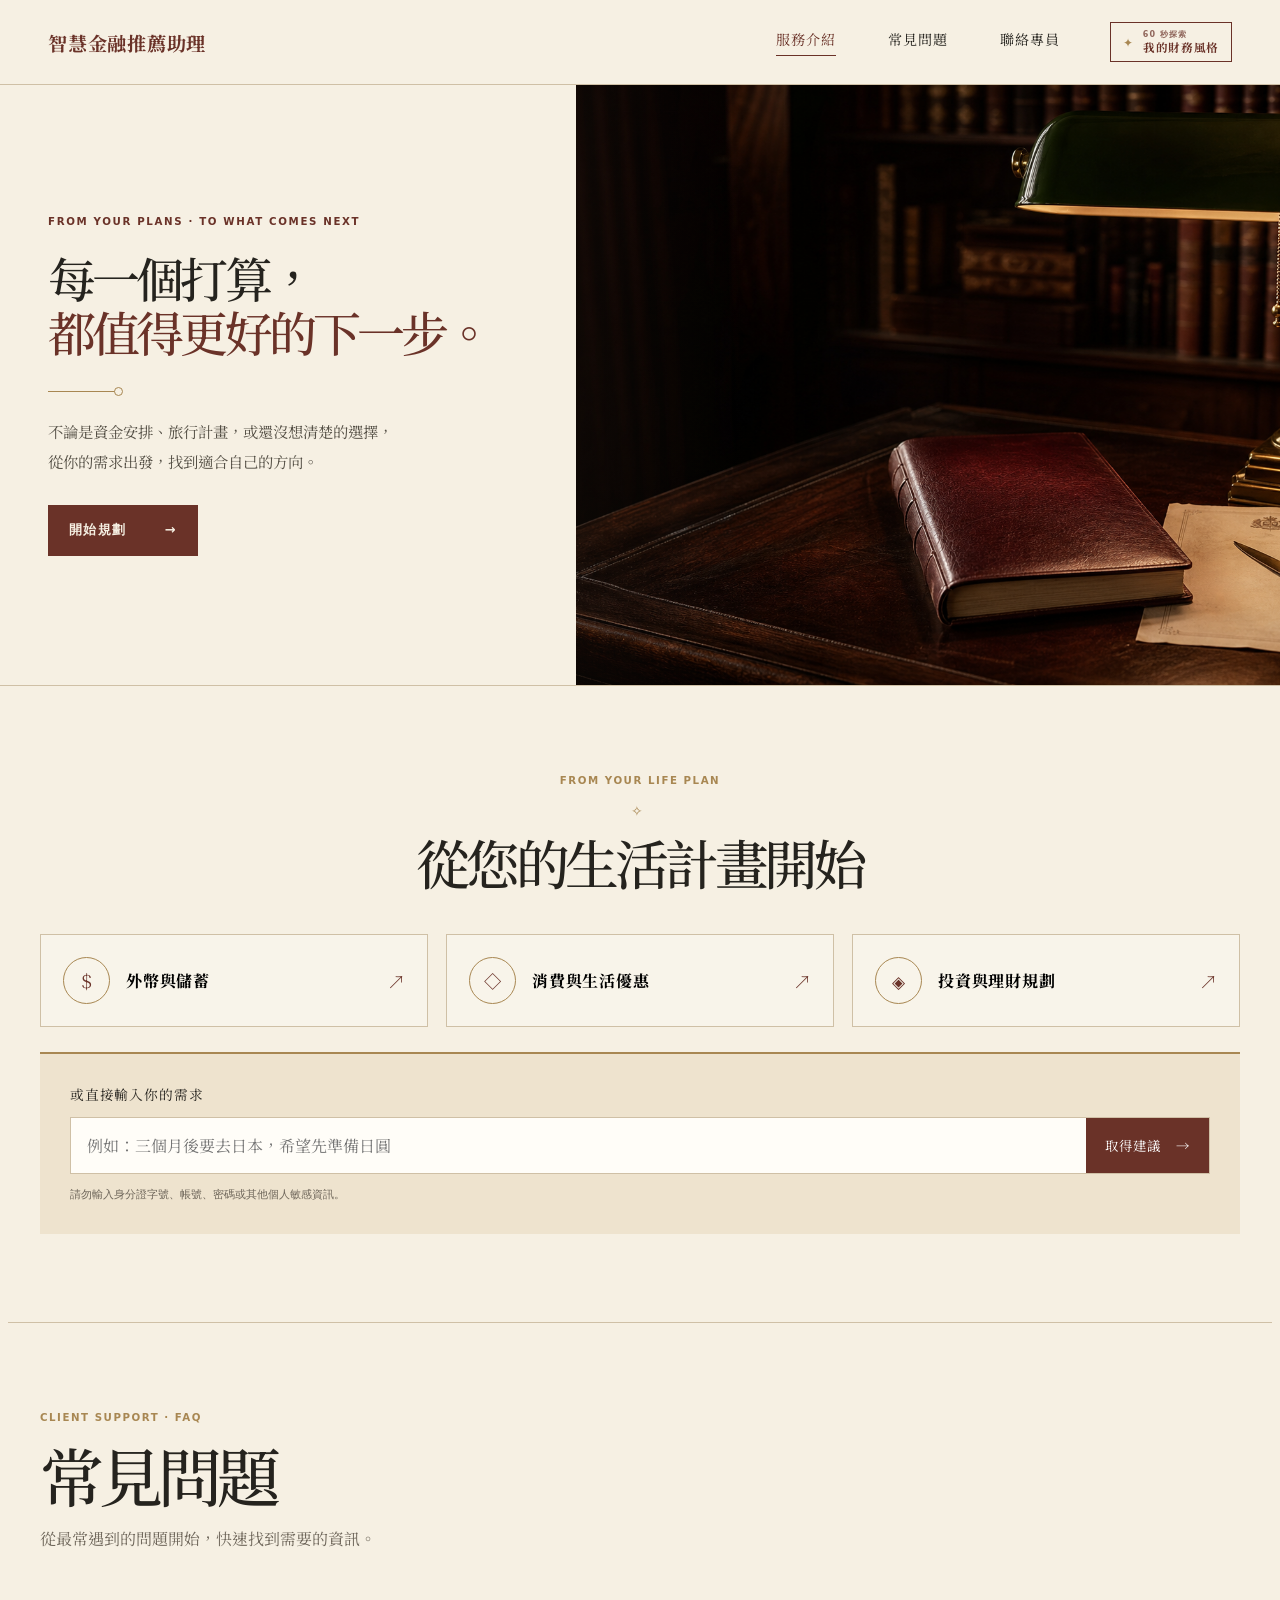
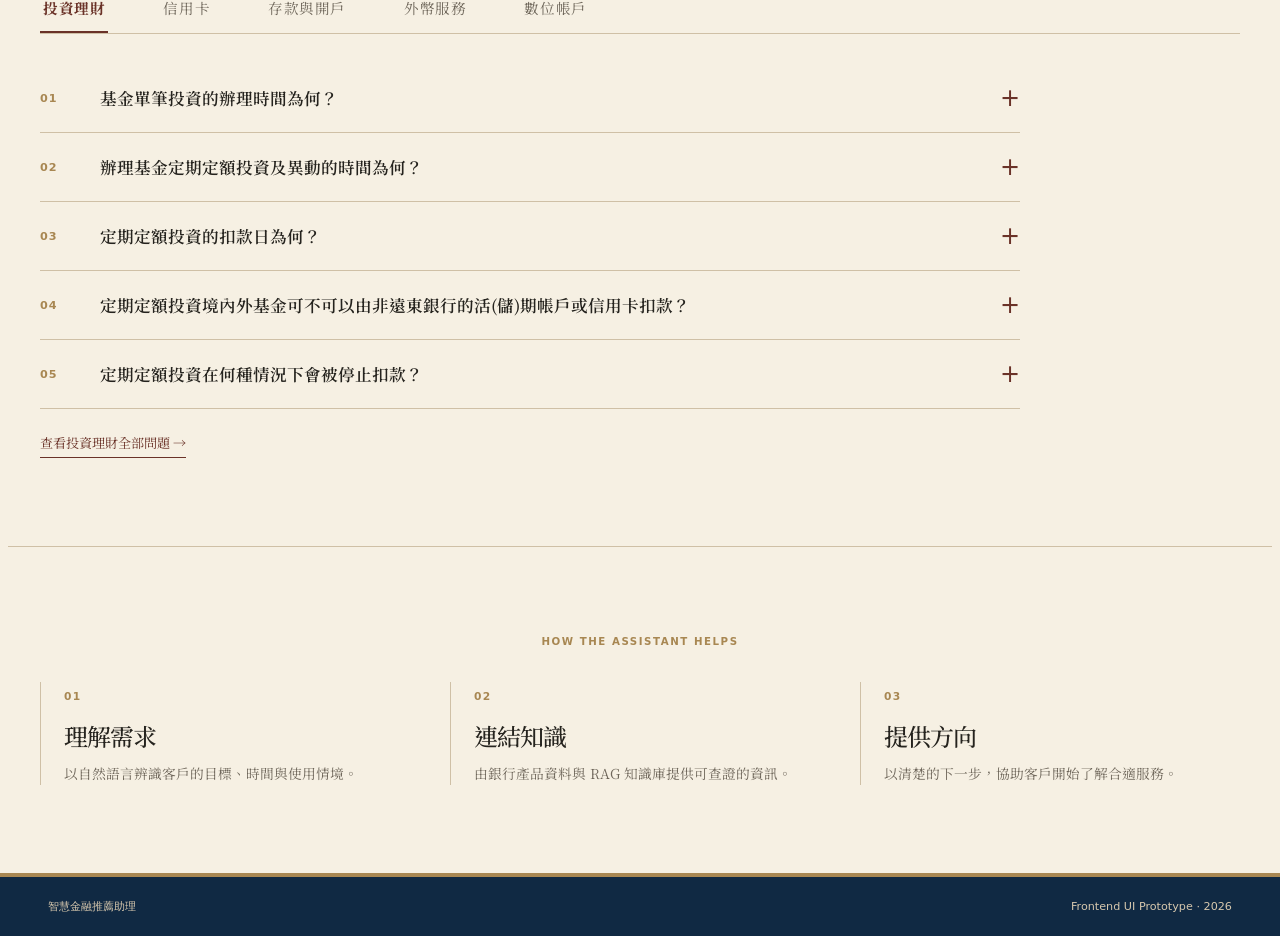
==== commit f5d244a8: "Sync latest frontend and FAQ" ====
--- a/index.html
+++ b/index.html
@@ -8,14 +8,12 @@
     <link rel="preconnect" href="https://fonts.googleapis.com" />
     <link rel="preconnect" href="https://fonts.gstatic.com" crossorigin />
     <link href="https://fonts.googleapis.com/css2?family=Noto+Sans+TC:wght@400;500;600;700&family=Noto+Serif+TC:wght@400;500;600;700&display=swap" rel="stylesheet" />
-    <link rel="stylesheet" href="styles.css?v=20260815-9" />
+    <link rel="stylesheet" href="styles.css?v=20260816-2" />
   </head>
   <body>
     <header class="site-header">
-      <a class="brand" href="#top" aria-label="智慧金融推薦助理首頁">
-        <span>智慧金融推薦助理</span>
-      </a>
-      <nav aria-label="主要導覽"><a href="#advisor">服務介紹</a><a href="#how-it-works">理財觀點</a><a href="#advisor">聯絡專員</a></nav>
+      <a class="brand" href="#top" aria-label="智慧金融推薦助理首頁"><span>智慧金融推薦助理</span></a>
+      <nav aria-label="主要導覽"><a href="#advisor">服務介紹</a><a href="#faq">常見問題</a><a href="#advisor">聯絡專員</a></nav>
       <div class="header-actions"><button class="quiz-launch" id="quizLaunch" type="button"><span aria-hidden="true">✦</span><span><small>60 秒探索</small><b id="currentStyleLabel">我的財務風格</b></span></button></div>
     </header>
 
@@ -35,13 +33,12 @@
         <div class="section-intro">
           <p class="eyebrow">FROM YOUR LIFE PLAN</p>
           <h2>從您的生活計畫開始</h2>
-          <p>請選擇一個情境，或用自己的話描述正在規劃的需求。</p>
         </div>
 
         <div class="scenario-list" aria-label="需求情境">
           <button class="scenario-card" data-scenario="deposit" type="button"><span class="scenario-icon">＄</span><span><b>外幣與儲蓄</b></span><i>↗</i></button>
           <button class="scenario-card" data-scenario="travel" type="button"><span class="scenario-icon">◇</span><span><b>消費與生活優惠</b></span><i>↗</i></button>
-          <button class="scenario-card" data-scenario="wealth" type="button"><span class="scenario-icon">↗</span><span><b>投資與理財規劃</b></span><i>↗</i></button>
+          <button class="scenario-card" data-scenario="wealth" type="button"><span class="scenario-icon">◈</span><span><b>投資與理財規劃</b></span><i>↗</i></button>
         </div>
 
         <form class="need-form" id="needForm">
@@ -64,7 +61,22 @@
         <p class="disclaimer" id="disclaimer">資料整理自遠東商銀官網活動與常見問題，實際資格、期間、利率、回饋及限制條件應以來源頁面最新公告為準。本頁內容不構成金融商品招攬、要約、投資或交易建議。</p>
       </section>
 
-      <section class="how-section">
+      <section class="faq-section" id="faq" aria-labelledby="faqTitle">
+        <div class="faq-heading">
+          <p class="eyebrow">CLIENT SUPPORT · FAQ</p>
+          <h2 id="faqTitle">常見問題</h2>
+          <p>從最常遇到的問題開始，快速找到需要的資訊。</p>
+        </div>
+        <div class="faq-tabs" id="faqTabs" role="tablist" aria-label="常見問題分類"></div>
+        <div class="faq-layout">
+          <div>
+            <div class="faq-list" id="faqList" aria-live="polite"><p class="faq-status">正在載入常見問題⋯⋯</p></div>
+            <button class="faq-more" id="faqMore" type="button" hidden>查看此分類全部問題 <span aria-hidden="true">→</span></button>
+          </div>
+        </div>
+      </section>
+
+      <section class="how-section" id="how-it-works">
         <p class="eyebrow">HOW THE ASSISTANT HELPS</p>
         <div class="how-grid">
           <div><span>01</span><h3>理解需求</h3><p>以自然語言辨識客戶的目標、時間與使用情境。</p></div>
@@ -75,7 +87,6 @@
     </main>
 
     <footer><span>智慧金融推薦助理</span><span>Frontend UI Prototype · 2026</span></footer>
-
     <dialog class="style-quiz" id="styleQuiz" aria-labelledby="quizTitle">
       <button class="quiz-close" id="quizClose" type="button" aria-label="關閉財務風格探索">×</button>
       <div class="quiz-intro" id="quizIntro">
@@ -86,7 +97,6 @@
         <button class="quiz-primary" id="quizStart" type="button">開始探索 <span aria-hidden="true">→</span></button>
         <small>此測驗僅調整網站呈現方式，不構成投資風險評估或金融建議。</small>
       </div>
-
       <div class="quiz-question" id="quizQuestion" hidden>
         <div class="quiz-progress"><span id="quizStep">01 / 05</span><i><b id="quizProgressBar"></b></i></div>
         <p class="quiz-kicker">YOUR FINANCIAL HABITS</p>
@@ -94,10 +104,9 @@
         <div class="quiz-options" id="quizOptions"></div>
         <button class="quiz-back" id="quizBack" type="button">← 上一題</button>
       </div>
-
       <div class="quiz-result" id="quizResult" hidden>
         <p class="quiz-kicker">YOUR FINANCIAL STYLE</p>
-        <span class="result-monogram" id="resultMonogram" aria-hidden="true">傳</span>
+        <span class="result-mark" id="resultMark" aria-hidden="true"><i></i><i></i><i></i></span>
         <p class="result-label" id="resultStyleLabel">目前瀏覽風格</p>
         <h2 id="quizResultTitle"></h2>
         <p id="quizResultDescription"></p>
@@ -105,6 +114,7 @@
         <div class="result-actions"><button class="quiz-primary" id="quizConfirm" type="button">確認風格 <span aria-hidden="true">→</span></button><button class="quiz-secondary" id="quizRetake" type="button">重新測驗</button></div>
       </div>
     </dialog>
-    <script src="script.js?v=20260815-12"></script>
+    <script src="script.js?v=20260816-2"></script>
+    <script src="theme.js?v=20260816-2"></script>
   </body>
 </html>
--- a/styles.css
+++ b/styles.css
@@ -143,6 +143,7 @@
 .result-actions { margin-top:25px; }
 
 @media(max-width:820px) {
+  body[data-theme="precision"] .hero,body[data-theme="lifestyle"] .hero { display:block; grid-template-columns:1fr; }
   body[data-theme="precision"] .hero-content,body[data-theme="precision"] .hero-visual { grid-column:auto; grid-row:auto; }
   body[data-theme="precision"] .hero-content { padding-left:20px; padding-right:20px; }
   body[data-theme="lifestyle"] .hero { padding:0; }
@@ -154,3 +155,57 @@
   .style-choice b { font-size:.67rem; padding-left:7px; padding-right:7px; }
   .style-choice small { font-size:.48rem; padding-left:7px; padding-right:7px; }
 }
+
+.quiz-primary[hidden] { display:none; }
+
+/* Abstract result marks replace the former Chinese monogram seal. */
+.section-intro .eyebrow { color:var(--gold); line-height:normal; }
+.result-mark { align-items:center; display:flex; gap:7px; height:44px; justify-content:center; margin:1px 0 21px; width:96px; }
+.result-mark i { background:var(--gold); display:block; height:1px; width:28px; }
+.result-mark[data-style="heritage"] i:nth-child(2) { height:9px; transform:rotate(45deg); width:9px; }
+.result-mark[data-style="precision"] { gap:5px; }
+.result-mark[data-style="precision"] i { height:2px; width:18px; }
+.result-mark[data-style="precision"] i:nth-child(2) { background:var(--wine); width:34px; }
+.result-mark[data-style="lifestyle"] i { border-radius:50%; height:6px; width:6px; }
+.result-mark[data-style="lifestyle"] i:nth-child(2) { border-radius:0; height:1px; width:34px; }
+
+/* Guided FAQ: fixed answers from the scraped FAQ dataset */
+.faq-section { border-top:1px solid var(--line); margin:auto; max-width:1264px; padding:88px 32px; transition:background-color .45s ease,color .45s ease,border-color .45s ease; }
+.faq-heading { max-width:760px; }
+.faq-heading h2 { font-size:clamp(2.8rem,5vw,4.9rem); font-weight:500; letter-spacing:-.08em; line-height:1.08; margin:0 0 15px; }
+.faq-heading > p:last-child { color:var(--muted); line-height:1.75; }
+.faq-tabs { border-bottom:1px solid var(--line); display:flex; gap:52px; margin-top:44px; overflow-x:auto; scrollbar-width:none; }
+.faq-tabs::-webkit-scrollbar { display:none; }
+.faq-tab { background:transparent; border:0; color:var(--muted); cursor:pointer; flex:0 0 auto; font-size:.91rem; letter-spacing:.04em; padding:0 3px 15px; position:relative; }
+.faq-tab::after { background:var(--wine); bottom:-1px; content:""; height:3px; left:0; position:absolute; transform:scaleX(0); transform-origin:left; transition:transform .2s ease; width:100%; }
+.faq-tab.is-active { color:var(--wine); font-weight:700; }
+.faq-tab.is-active::after { transform:scaleX(1); }
+.faq-layout { margin-top:30px; max-width:980px; }
+.faq-item { border-bottom:1px solid var(--line); }
+.faq-question { align-items:center; background:transparent; border:0; color:var(--ink); cursor:pointer; display:grid; gap:18px; grid-template-columns:42px minmax(0,1fr) 28px; padding:20px 0; text-align:left; width:100%; }
+.faq-number { color:var(--gold); font-family:system-ui,sans-serif; font-size:.7rem; font-weight:700; letter-spacing:.08em; }
+.faq-question-text { font-size:1.04rem; font-weight:600; line-height:1.6; }
+.faq-toggle { color:var(--wine); font-family:system-ui,sans-serif; font-size:1.5rem; font-weight:300; text-align:right; }
+.faq-answer { background:rgba(255,255,255,.28); border-left:2px solid var(--gold); margin:0 0 20px 60px; padding:18px 22px; }
+.faq-answer[hidden] { display:none; }
+.faq-answer p { color:var(--muted); font-family:"Noto Sans TC",system-ui,sans-serif; font-size:.85rem; line-height:1.9; margin:0; white-space:pre-line; }
+.faq-more { background:transparent; border:0; border-bottom:1px solid var(--wine); color:var(--wine); cursor:pointer; font-size:.82rem; margin-top:24px; padding:0 0 5px; }
+.faq-status { color:var(--muted); padding:24px 0; }
+
+body[data-theme="precision"] .faq-section { background:#efede7; box-shadow:0 0 0 100vmax #efede7; clip-path:inset(0 -100vmax); font-family:"Noto Sans TC",system-ui,sans-serif; max-width:1200px; }
+body[data-theme="precision"] .faq-heading h2 { font-family:"Noto Sans TC",system-ui,sans-serif; font-size:clamp(2.4rem,4vw,3.6rem); font-weight:600; letter-spacing:-.05em; }
+body[data-theme="precision"] .faq-answer { background:#e4e1da; }
+body[data-theme="lifestyle"] .faq-section { background:#f7f1e8; box-shadow:0 0 0 100vmax #f7f1e8; clip-path:inset(0 -100vmax); max-width:1200px; }
+body[data-theme="lifestyle"] .faq-heading h2 { font-family:"Noto Serif TC",serif; }
+body[data-theme="lifestyle"] .faq-answer { background:#faf7f1; border-left:0; border-radius:12px; }
+
+@media(max-width:820px) {
+  .faq-section { padding:65px 20px; }
+  .faq-heading h2 { font-size:3rem; }
+  .faq-tabs { gap:28px; margin-top:32px; }
+  .faq-layout { margin-top:20px; }
+  .faq-question { gap:10px; grid-template-columns:30px minmax(0,1fr) 24px; padding:17px 0; }
+  .faq-question-text { font-size:.91rem; }
+  .faq-answer { margin-left:40px; padding:15px 17px; }
+  .faq-more { margin-top:20px; }
+}
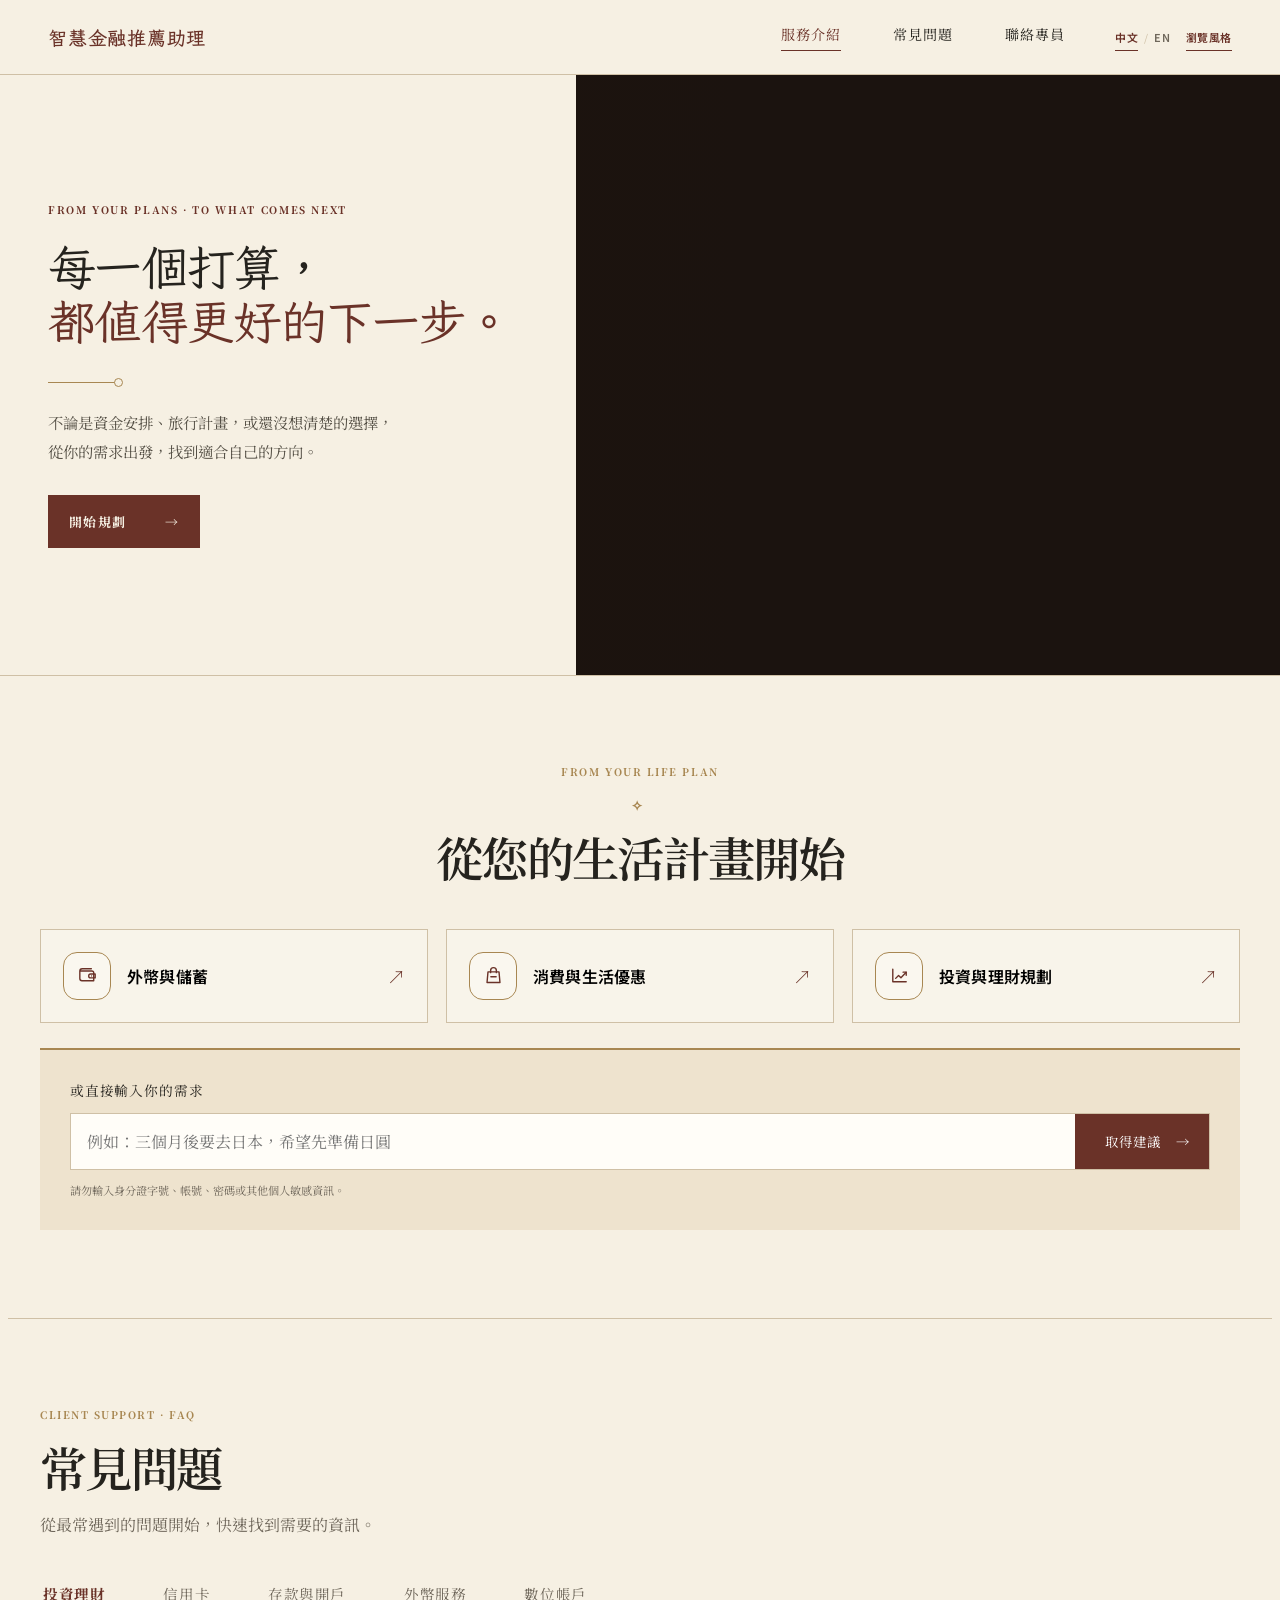
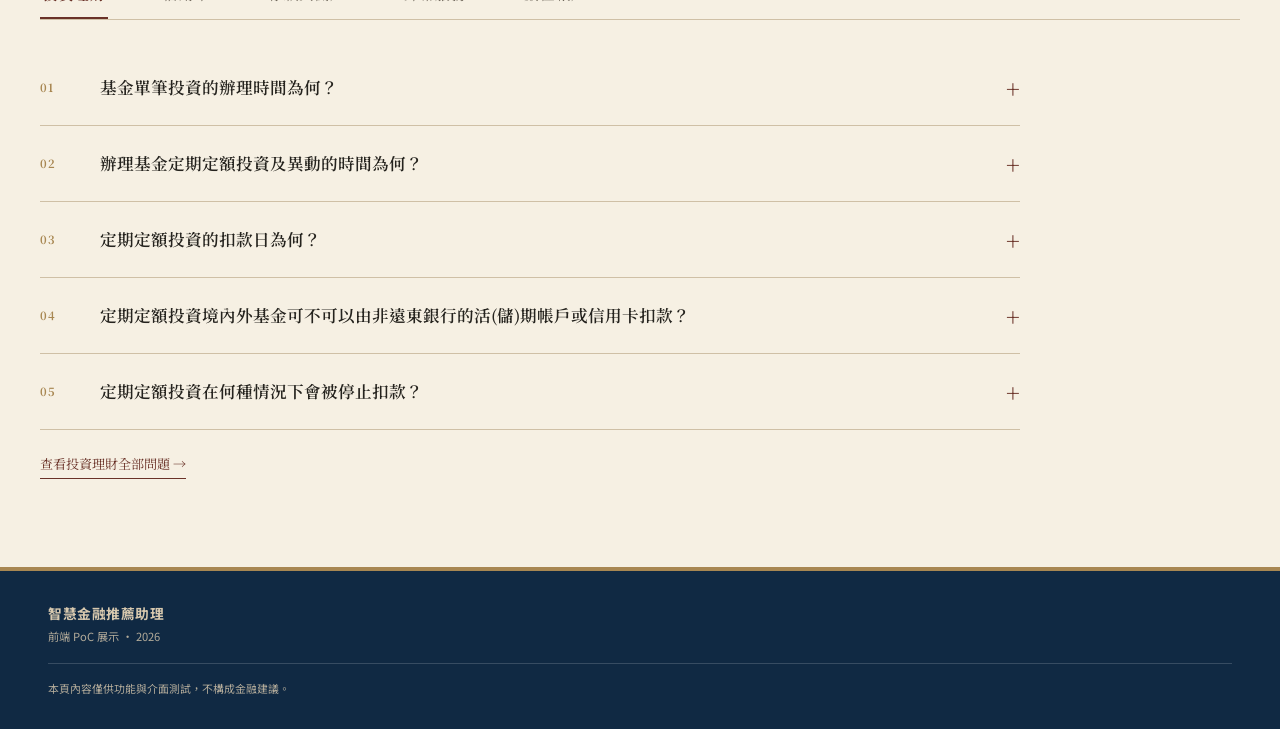
==== commit c9a008d7: "Sync bilingual responsive frontend" ====
--- a/index.html
+++ b/index.html
@@ -3,71 +3,76 @@
   <head>
     <meta charset="UTF-8" />
     <meta name="viewport" content="width=device-width, initial-scale=1.0" />
-    <meta name="description" content="智慧金融推薦助理介面示範。" />
-    <title>智慧金融推薦助理</title>
+    <meta name="description" content="智慧金融推薦助理介面示範。" data-i18n-content="meta.description" />
+    <title data-i18n="meta.title">智慧金融推薦助理</title>
     <link rel="preconnect" href="https://fonts.googleapis.com" />
     <link rel="preconnect" href="https://fonts.gstatic.com" crossorigin />
-    <link href="https://fonts.googleapis.com/css2?family=Noto+Sans+TC:wght@400;500;600;700&family=Noto+Serif+TC:wght@400;500;600;700&display=swap" rel="stylesheet" />
-    <link rel="stylesheet" href="styles.css?v=20260816-2" />
+    <link href="https://fonts.googleapis.com/css2?family=LXGW+WenKai+TC:wght@400;700&family=Noto+Sans+TC:wght@400;500;600;700&family=Noto+Serif+TC:wght@400;500;600;700&display=swap" rel="stylesheet" />
+    <link rel="stylesheet" href="styles.css?v=20260824-8" />
   </head>
   <body>
     <header class="site-header">
-      <a class="brand" href="#top" aria-label="智慧金融推薦助理首頁"><span>智慧金融推薦助理</span></a>
-      <nav aria-label="主要導覽"><a href="#advisor">服務介紹</a><a href="#faq">常見問題</a><a href="#advisor">聯絡專員</a></nav>
-      <div class="header-actions"><button class="quiz-launch" id="quizLaunch" type="button"><span aria-hidden="true">✦</span><span><small>60 秒探索</small><b id="currentStyleLabel">我的財務風格</b></span></button></div>
+      <a class="brand" href="#top" aria-label="智慧金融推薦助理首頁" data-i18n-aria-label="header.homeAria"><span data-i18n="brand">智慧金融推薦助理</span></a>
+      <nav aria-label="主要導覽" data-i18n-aria-label="header.navAria"><a href="#advisor" data-i18n="header.services">服務介紹</a><a href="#faq" data-i18n="header.faq">常見問題</a><a href="#advisor" data-i18n="header.contact">聯絡專員</a></nav>
+      <div class="header-actions">
+        <div class="language-switch" id="languageSwitch" role="group" aria-label="語言選擇" data-i18n-aria-label="language.aria"><button type="button" data-language="zh" aria-pressed="true">中文</button><span class="language-divider" aria-hidden="true">/</span><button type="button" data-language="en" aria-pressed="false">EN</button></div>
+        <button class="quiz-launch" id="quizLaunch" type="button"><span aria-hidden="true">✦</span><span><small data-i18n="header.quizKicker">60 秒探索</small><b id="currentStyleLabel" data-i18n="header.styleLabel">瀏覽風格</b></span></button>
+      </div>
+      <button class="mobile-nav-toggle" id="mobileNavToggle" type="button" aria-expanded="false" aria-controls="mobileNav" aria-label="開啟行動版選單" data-i18n-aria-label="header.menuAria"><span></span><span></span><span></span></button>
+      <nav class="mobile-nav" id="mobileNav" aria-label="行動版導覽" data-i18n-aria-label="header.navAria" hidden><a href="#advisor" data-i18n="header.services">服務介紹</a><a href="#faq" data-i18n="header.faq">常見問題</a><a href="#advisor" data-i18n="header.contact">聯絡專員</a></nav>
     </header>
 
     <main id="top">
       <section class="hero">
         <div class="hero-content">
-          <p class="hero-eyebrow">FROM YOUR PLANS · TO WHAT COMES NEXT</p>
+          <p class="hero-eyebrow" data-i18n="hero.eyebrow">FROM YOUR PLANS · TO WHAT COMES NEXT</p>
           <h1 class="hero-title"><span id="heroTitleLead">每一個打算，</span><em id="heroTitleAccent">都值得更好的下一步。</em></h1>
           <span class="hero-divider" aria-hidden="true"></span>
           <p class="hero-copy"><span id="heroCopyLead">不論是資金安排、旅行計畫，或還沒想清楚的選擇，</span><span id="heroCopyClose">從你的需求出發，找到適合自己的方向。</span></p>
-          <a class="primary-button" href="#advisor">開始規劃 <span aria-hidden="true">→</span></a>
+          <a class="primary-button" href="#advisor"><span data-i18n="hero.cta">開始規劃</span> <span aria-hidden="true">→</span></a>
         </div>
-        <figure class="hero-visual"><img id="heroThemeImage" src="assets/hero-heritage-library.png" alt="深木藏書室中的皮革帳冊與經典銀行燈，象徵審慎而長遠的財務規劃" /></figure>
+        <figure class="hero-visual"><picture><source id="heroThemeSourceMobile" media="(max-width: 820px)" type="image/webp" srcset="assets/hero-heritage-library-mobile.webp" /><source id="heroThemeSource" type="image/webp" srcset="assets/hero-heritage-library.webp" /><img id="heroThemeImage" src="assets/hero-heritage-library.png" width="1672" height="941" decoding="async" fetchpriority="high" alt="深木藏書室中的皮革帳冊與經典銀行燈，象徵審慎而長遠的財務規劃" /></picture></figure>
       </section>
 
       <section class="advisor-section" id="advisor">
         <div class="section-intro">
-          <p class="eyebrow">FROM YOUR LIFE PLAN</p>
-          <h2>從您的生活計畫開始</h2>
+          <p class="eyebrow" data-i18n="advisor.eyebrow">FROM YOUR LIFE PLAN</p>
+          <h2 data-i18n="advisor.title">從您的生活計畫開始</h2>
         </div>
 
-        <div class="scenario-list" aria-label="需求情境">
-          <button class="scenario-card" data-scenario="deposit" type="button"><span class="scenario-icon">＄</span><span><b>外幣與儲蓄</b></span><i>↗</i></button>
-          <button class="scenario-card" data-scenario="travel" type="button"><span class="scenario-icon">◇</span><span><b>消費與生活優惠</b></span><i>↗</i></button>
-          <button class="scenario-card" data-scenario="wealth" type="button"><span class="scenario-icon">◈</span><span><b>投資與理財規劃</b></span><i>↗</i></button>
+        <div class="scenario-list" aria-label="需求情境" data-i18n-aria-label="advisor.scenariosAria">
+          <button class="scenario-card" data-scenario="deposit" type="button"><span class="scenario-icon" aria-hidden="true"><svg viewBox="0 0 24 24" fill="none" focusable="false"><path d="M5 7.25h11.5a2 2 0 0 1 2 2v8.25H6.25A2.25 2.25 0 0 1 4 15.25V7.5A2.5 2.5 0 0 1 6.5 5H16"/><path d="M15.25 10.5H20v4h-4.75a2 2 0 1 1 0-4Z"/><circle cx="16.25" cy="12.5" r=".65" fill="currentColor" stroke="none"/></svg></span><span><b data-i18n="advisor.scenarioDeposit">外幣與儲蓄</b></span><i>↗</i></button>
+          <button class="scenario-card" data-scenario="travel" type="button"><span class="scenario-icon" aria-hidden="true"><svg viewBox="0 0 24 24" fill="none" focusable="false"><path d="M6.25 8.25h11.5l1 11H5.25l1-11Z"/><path d="M9 9V6.75a3 3 0 0 1 6 0V9"/><path d="M9.25 13.25h5.5"/></svg></span><span><b data-i18n="advisor.scenarioTravel">消費與生活優惠</b></span><i>↗</i></button>
+          <button class="scenario-card" data-scenario="wealth" type="button"><span class="scenario-icon" aria-hidden="true"><svg viewBox="0 0 24 24" fill="none" focusable="false"><path d="M5 5.5v13h14"/><path d="m8 15 3-3 2.5 2.25L19 8.5"/><path d="M15.75 8.5H19v3.25"/></svg></span><span><b data-i18n="advisor.scenarioWealth">投資與理財規劃</b></span><i>↗</i></button>
         </div>
 
         <form class="need-form" id="needForm">
-          <label for="customerNeed">或直接輸入你的需求</label>
+          <label for="customerNeed" data-i18n="advisor.inputLabel">或直接輸入你的需求</label>
           <div class="input-row">
-            <input id="customerNeed" name="customerNeed" placeholder="例如：三個月後要去日本，希望先準備日圓" required />
-            <button type="submit" aria-label="取得推薦">取得建議 <span>→</span></button>
+            <input id="customerNeed" name="customerNeed" placeholder="例如：三個月後要去日本，希望先準備日圓" data-i18n-placeholder="advisor.placeholder" required />
+            <button type="submit" aria-label="取得推薦" data-i18n-aria-label="advisor.submitAria"><span data-i18n="advisor.submit">取得建議</span> <span>→</span></button>
           </div>
-          <p class="form-note">請勿輸入身分證字號、帳號、密碼或其他個人敏感資訊。</p>
+          <p class="form-note" data-i18n="advisor.privacy">請勿輸入身分證字號、帳號、密碼或其他個人敏感資訊。</p>
         </form>
       </section>
 
       <section class="result-section" id="recommendations" hidden aria-live="polite">
         <div class="result-heading">
-          <div><p class="eyebrow">PERSONALISED RESULT · MOCK</p><h2>你可能想進一步了解</h2></div>
-          <button class="reset-button" id="resetButton" type="button">重新探索</button>
+          <div><p class="eyebrow" data-i18n="result.eyebrow">PERSONALISED RESULT · MOCK</p><h2 data-i18n="result.title">你可能想進一步了解</h2></div>
+          <button class="reset-button" id="resetButton" type="button" data-i18n="result.reset">重新探索</button>
         </div>
         <p class="need-summary" id="needSummary"></p>
         <div class="recommendation-grid" id="recommendationGrid"></div>
-        <p class="disclaimer" id="disclaimer">資料整理自遠東商銀官網活動與常見問題，實際資格、期間、利率、回饋及限制條件應以來源頁面最新公告為準。本頁內容不構成金融商品招攬、要約、投資或交易建議。</p>
+        <p class="disclaimer" id="disclaimer" data-i18n="result.disclaimer">本頁為 PoC 展示，內容僅供介面與功能測試，不構成金融商品招攬、要約、投資或交易建議。</p>
       </section>
 
       <section class="faq-section" id="faq" aria-labelledby="faqTitle">
         <div class="faq-heading">
-          <p class="eyebrow">CLIENT SUPPORT · FAQ</p>
-          <h2 id="faqTitle">常見問題</h2>
-          <p>從最常遇到的問題開始，快速找到需要的資訊。</p>
+          <p class="eyebrow" data-i18n="faq.eyebrow">CLIENT SUPPORT · FAQ</p>
+          <h2 id="faqTitle" data-i18n="faq.title">常見問題</h2>
+          <p data-i18n="faq.intro">從最常遇到的問題開始，快速找到需要的資訊。</p>
         </div>
-        <div class="faq-tabs" id="faqTabs" role="tablist" aria-label="常見問題分類"></div>
+        <div class="faq-tabs" id="faqTabs" role="tablist" aria-label="常見問題分類" data-i18n-aria-label="faq.aria"></div>
         <div class="faq-layout">
           <div>
             <div class="faq-list" id="faqList" aria-live="polite"><p class="faq-status">正在載入常見問題⋯⋯</p></div>
@@ -76,45 +81,41 @@
         </div>
       </section>
 
-      <section class="how-section" id="how-it-works">
-        <p class="eyebrow">HOW THE ASSISTANT HELPS</p>
-        <div class="how-grid">
-          <div><span>01</span><h3>理解需求</h3><p>以自然語言辨識客戶的目標、時間與使用情境。</p></div>
-          <div><span>02</span><h3>連結知識</h3><p>由銀行產品資料與 RAG 知識庫提供可查證的資訊。</p></div>
-          <div><span>03</span><h3>提供方向</h3><p>以清楚的下一步，協助客戶開始了解合適服務。</p></div>
-        </div>
-      </section>
     </main>
 
-    <footer><span>智慧金融推薦助理</span><span>Frontend UI Prototype · 2026</span></footer>
+    <footer class="site-footer">
+      <div class="footer-brand"><strong data-i18n="brand">智慧金融推薦助理</strong><span data-i18n="footer.prototype">前端 PoC 展示 · 2026</span></div>
+      <p class="footer-disclaimer" data-i18n="footer.disclaimer">本頁內容僅供功能與介面測試，不構成金融建議。</p>
+    </footer>
     <dialog class="style-quiz" id="styleQuiz" aria-labelledby="quizTitle">
-      <button class="quiz-close" id="quizClose" type="button" aria-label="關閉財務風格探索">×</button>
+      <button class="quiz-close" id="quizClose" type="button" aria-label="關閉財務風格探索" data-i18n-aria-label="quiz.closeAria">×</button>
       <div class="quiz-intro" id="quizIntro">
-        <p class="quiz-kicker">FINANCIAL STYLE DISCOVERY</p>
+        <p class="quiz-kicker" data-i18n="quiz.introKicker">FINANCIAL STYLE DISCOVERY</p>
         <span class="quiz-ornament" aria-hidden="true">✦</span>
-        <h2 id="quizTitle">你的財務習慣，<br />適合哪一種規劃方式？</h2>
-        <p>用 5 個簡單選擇，找出最適合你的瀏覽風格。約 60 秒完成。</p>
-        <button class="quiz-primary" id="quizStart" type="button">開始探索 <span aria-hidden="true">→</span></button>
-        <small>此測驗僅調整網站呈現方式，不構成投資風險評估或金融建議。</small>
+        <h2 id="quizTitle" data-i18n-html="quiz.introTitle">你的財務習慣，<br />適合哪一種規劃方式？</h2>
+        <p data-i18n="quiz.introCopy">用 5 個簡單選擇，找出最適合你的瀏覽風格。約 60 秒完成。</p>
+        <button class="quiz-primary" id="quizStart" type="button"><span data-i18n="quiz.start">開始探索</span> <span aria-hidden="true">→</span></button>
+        <small data-i18n="quiz.note">此測驗僅調整網站呈現方式，不構成投資風險評估或金融建議。</small>
       </div>
       <div class="quiz-question" id="quizQuestion" hidden>
         <div class="quiz-progress"><span id="quizStep">01 / 05</span><i><b id="quizProgressBar"></b></i></div>
-        <p class="quiz-kicker">YOUR FINANCIAL HABITS</p>
+        <p class="quiz-kicker" data-i18n="quiz.questionKicker">YOUR FINANCIAL HABITS</p>
         <h2 id="quizQuestionText"></h2>
         <div class="quiz-options" id="quizOptions"></div>
-        <button class="quiz-back" id="quizBack" type="button">← 上一題</button>
+        <button class="quiz-back" id="quizBack" type="button" data-i18n="quiz.back">← 上一題</button>
       </div>
       <div class="quiz-result" id="quizResult" hidden>
-        <p class="quiz-kicker">YOUR FINANCIAL STYLE</p>
+        <p class="quiz-kicker" data-i18n="quiz.resultKicker">YOUR FINANCIAL STYLE</p>
         <span class="result-mark" id="resultMark" aria-hidden="true"><i></i><i></i><i></i></span>
         <p class="result-label" id="resultStyleLabel">目前瀏覽風格</p>
         <h2 id="quizResultTitle"></h2>
         <p id="quizResultDescription"></p>
-        <div class="style-choices" id="styleChoices" aria-label="直接切換瀏覽風格"></div>
-        <div class="result-actions"><button class="quiz-primary" id="quizConfirm" type="button">確認風格 <span aria-hidden="true">→</span></button><button class="quiz-secondary" id="quizRetake" type="button">重新測驗</button></div>
+        <div class="style-choices" id="styleChoices" aria-label="直接切換瀏覽風格" data-i18n-aria-label="quiz.styleChoicesAria"></div>
+        <div class="result-actions"><button class="quiz-primary" id="quizConfirm" type="button"><span data-i18n="quiz.confirm">確認風格</span> <span aria-hidden="true">→</span></button><button class="quiz-secondary" id="quizRetake" type="button" data-i18n="quiz.retake">重新測驗</button></div>
       </div>
     </dialog>
-    <script src="script.js?v=20260816-2"></script>
-    <script src="theme.js?v=20260816-2"></script>
+    <script src="i18n.js?v=20260824-3"></script>
+    <script src="script.js?v=20260824-3"></script>
+    <script src="theme.js?v=20260824-2"></script>
   </body>
 </html>
--- a/styles.css
+++ b/styles.css
@@ -1,22 +1,29 @@
 :root { --ink:#25231e; --navy:#102943; --forest:#213b33; --wine:#6a3228; --paper:#f6f0e3; --paper-dark:#eee3ce; --gold:#a88752; --line:#cfc0a6; --muted:#6f675b; }
 * { box-sizing:border-box; } html { scroll-behavior:smooth; } body { background:var(--paper); color:var(--ink); font-family:"Noto Serif TC", "Songti TC", "PMingLiU", Georgia, serif; margin:0; } button,input { font:inherit; } a { color:inherit; text-decoration:none; }
-.site-header, footer { align-items:center; display:flex; justify-content:space-between; margin:auto; max-width:1360px; padding:22px 48px; }.site-header { border-bottom:1px solid var(--line); }.brand { color:var(--wine); font-size:1.2rem; font-weight:700; letter-spacing:.04em; }.brand small { color:var(--ink); display:block; font-family:system-ui,sans-serif; font-size:.58rem; font-weight:700; letter-spacing:.18em; margin-bottom:3px; }nav { display:flex; gap:52px; margin-left:auto; margin-right:50px; }nav a { font-size:.88rem; letter-spacing:.07em; }nav a:first-child { border-bottom:1px solid var(--wine); color:var(--wine); padding-bottom:6px; }.header-actions { align-items:center; display:flex; }.style-switch { color:var(--wine); font-family:system-ui,sans-serif; font-size:.69rem; font-weight:700; text-decoration:underline; text-underline-offset:4px; }
+.site-header, footer { align-items:center; display:flex; justify-content:space-between; margin:auto; max-width:1360px; padding:22px 48px; }.site-header { border-bottom:1px solid var(--line); }.brand { color:var(--wine); font-size:1.2rem; font-weight:700; letter-spacing:.04em; }.brand small { color:var(--ink); display:block; font-family:system-ui,sans-serif; font-size:.58rem; font-weight:700; letter-spacing:.18em; margin-bottom:3px; }nav { display:flex; gap:52px; margin-left:auto; margin-right:50px; }nav a { font-size:.88rem; letter-spacing:.07em; }nav a:first-child { border-bottom:1px solid var(--wine); color:var(--wine); padding-bottom:6px; }.header-actions { align-items:center; display:flex; gap:12px; }.style-switch { color:var(--wine); font-family:system-ui,sans-serif; font-size:.69rem; font-weight:700; text-decoration:underline; text-underline-offset:4px; }
+.language-switch { border:1px solid var(--line); display:inline-flex; flex:0 0 auto; font-family:system-ui,sans-serif; gap:2px; padding:3px; }
+.language-switch button { background:transparent; border:0; color:var(--muted); cursor:pointer; font-size:.62rem; font-weight:750; letter-spacing:.06em; padding:5px 7px; }
+.language-switch button.is-active { background:var(--wine); color:var(--paper); }
 .hero { border-bottom:1px solid var(--line); display:grid; grid-template-columns:45% 55%; min-height:600px; overflow:hidden; position:relative; }.hero-content { align-self:center; padding:72px 36px 72px max(48px, calc((100vw - 1264px) / 2)); position:relative; z-index:1; }.hero-eyebrow { color:var(--wine); font-family:system-ui,sans-serif; font-size:.64rem; font-weight:750; letter-spacing:.16em; margin:0 0 24px; }.hero-title { font-size:clamp(2.85rem, 3.75vw, 4rem); font-weight:500; letter-spacing:-.08em; line-height:1.12; margin:0; }.hero-title span,.hero-title em,.hero-copy span { display:block; }.hero-title em { color:var(--wine); font-style:normal; }.hero-divider { background:var(--gold); display:block; height:1px; margin:33px 0 25px; position:relative; width:72px; }.hero-divider::after { background:var(--paper); border:1px solid var(--gold); border-radius:50%; content:""; height:7px; position:absolute; right:-3px; top:-4px; width:7px; }.hero-copy { color:#544f45; font-size:.96rem; line-height:1.9; margin:0; max-width:500px; }.primary-button { background:var(--wine); border:1px solid var(--wine); color:var(--paper); display:inline-flex; font-family:system-ui,sans-serif; font-size:.81rem; font-weight:700; gap:38px; letter-spacing:.11em; margin-top:29px; padding:16px 20px; transition:background .2s,color .2s; }.primary-button:hover { background:transparent; color:var(--wine); }.hero-visual { background:#1b130f; height:600px; margin:0; overflow:hidden; position:relative; }.hero-visual::after { background:linear-gradient(90deg,rgba(29,19,13,.34),transparent 24%); content:""; inset:0; pointer-events:none; position:absolute; }.hero-visual img { display:block; height:100%; object-fit:cover; object-position:53% center; width:100%; }.eyebrow { color:var(--gold); font-family:system-ui,sans-serif; font-size:.64rem; font-weight:750; letter-spacing:.15em; margin:0 0 17px; }.section-intro h2,.result-heading h2 { font-size:clamp(2.9rem, 5.6vw, 5.35rem); font-weight:500; letter-spacing:-.08em; line-height:1.04; margin:0 0 25px; }
-.advisor-section,.result-section,.how-section { margin:auto; max-width:1264px; padding:88px 32px; }.section-intro { max-width:690px; text-align:center; margin:auto; }.section-intro h2,.result-heading h2 { font-size:clamp(2.2rem,4.2vw,4rem); margin-bottom:15px; }.section-intro h2::before { color:var(--gold); content:"✧"; display:block; font-size:.9rem; letter-spacing:.35em; margin-bottom:16px; }.section-intro > p:last-child { color:var(--muted); line-height:1.75; }.scenario-list { display:grid; gap:18px; grid-template-columns:repeat(3,1fr); margin:44px 0 25px; }.scenario-card { align-items:center; background:rgba(255,255,255,.24); border:1px solid var(--line); cursor:pointer; display:flex; gap:16px; padding:22px; text-align:left; transition:background .2s,border .2s,transform .2s; }.scenario-card:hover,.scenario-card.is-selected { background:#fdfaf3; border-color:var(--gold); transform:translateY(-3px); }.scenario-icon { align-items:center; border:1px solid var(--gold); border-radius:50%; color:var(--wine); display:flex; flex:0 0 auto; font-size:1.08rem; height:47px; justify-content:center; width:47px; }.scenario-card b,.scenario-card small { display:block; }.scenario-card b { font-size:1rem; letter-spacing:.05em; }.scenario-card small { color:var(--muted); font-size:.73rem; line-height:1.5; margin-top:5px; }.scenario-card i { color:var(--wine); font-size:1.15rem; font-style:normal; margin-left:auto; }.need-form { background:var(--paper-dark); border-top:2px solid var(--gold); padding:30px; }.need-form label { display:block; font-size:.86rem; letter-spacing:.06em; margin-bottom:13px; }.input-row { background:#fffdf8; border:1px solid var(--line); display:flex; }.input-row input { background:transparent; border:0; min-width:0; outline:0; padding:16px; width:100%; }.input-row button { background:var(--wine); border:0; color:white; cursor:pointer; font-size:.84rem; letter-spacing:.07em; padding:0 19px; white-space:nowrap; }.input-row button span { margin-left:11px; }.form-note,.disclaimer { color:var(--muted); font-family:system-ui,sans-serif; font-size:.7rem; line-height:1.6; margin:12px 0 0; }
+.advisor-section,.result-section { margin:auto; max-width:1264px; padding:88px 32px; }.section-intro { max-width:690px; text-align:center; margin:auto; }.section-intro h2,.result-heading h2 { font-size:clamp(2.2rem,4.2vw,4rem); margin-bottom:15px; }.section-intro h2::before { color:var(--gold); content:"✧"; display:block; font-size:.9rem; letter-spacing:.35em; margin-bottom:16px; }.section-intro > p:last-child { color:var(--muted); line-height:1.75; }.scenario-list { display:grid; gap:18px; grid-template-columns:repeat(3,1fr); margin:44px 0 25px; }.scenario-card { align-items:center; background:rgba(255,255,255,.24); border:1px solid var(--line); cursor:pointer; display:flex; gap:16px; padding:22px; text-align:left; transition:background .2s,border .2s,transform .2s; }.scenario-card:hover,.scenario-card.is-selected { background:#fdfaf3; border-color:var(--gold); transform:translateY(-3px); }.scenario-icon { align-items:center; border:1px solid var(--gold); border-radius:50%; color:var(--wine); display:flex; flex:0 0 auto; font-size:1.08rem; height:47px; justify-content:center; width:47px; }.scenario-card b,.scenario-card small { display:block; }.scenario-card b { font-size:1rem; letter-spacing:.05em; }.scenario-card small { color:var(--muted); font-size:.73rem; line-height:1.5; margin-top:5px; }.scenario-card i { color:var(--wine); font-size:1.15rem; font-style:normal; margin-left:auto; }.need-form { background:var(--paper-dark); border-top:2px solid var(--gold); padding:30px; }.need-form label { display:block; font-size:.86rem; letter-spacing:.06em; margin-bottom:13px; }.input-row { background:#fffdf8; border:1px solid var(--line); display:flex; }.input-row input { background:transparent; border:0; min-width:0; outline:0; padding:16px; width:100%; }.input-row button { background:var(--wine); border:0; color:white; cursor:pointer; font-size:.84rem; letter-spacing:.07em; padding:0 19px; white-space:nowrap; }.input-row button span { margin-left:11px; }.form-note,.disclaimer { color:var(--muted); font-family:system-ui,sans-serif; font-size:.7rem; line-height:1.6; margin:12px 0 0; }
 .result-section { border-top:1px solid var(--line); padding-top:76px; }.result-heading { align-items:end; display:flex; justify-content:space-between; }.reset-button { background:transparent; border:1px solid var(--wine); color:var(--wine); cursor:pointer; padding:10px 14px; }.need-summary { color:var(--muted); margin:25px 0; }.recommendation-grid { display:grid; gap:17px; grid-template-columns:repeat(3,1fr); }.recommendation-card { background:#fdfaf3; border:1px solid var(--line); border-top:3px solid var(--wine); padding:25px; }.recommendation-card .product-type { color:var(--gold); font-family:system-ui,sans-serif; font-size:.64rem; font-weight:750; letter-spacing:.13em; }.recommendation-card h3 { font-size:1.45rem; font-weight:500; letter-spacing:-.045em; margin:13px 0; }.recommendation-card p { color:var(--muted); font-size:.86rem; line-height:1.65; min-height:72px; }.recommendation-card a { border-bottom:1px solid var(--wine); color:var(--wine); display:inline-block; font-size:.8rem; margin-top:12px; padding-bottom:3px; }.disclaimer { border-top:1px solid var(--line); margin-top:31px; padding-top:18px; }
-.how-section { border-top:1px solid var(--line); text-align:center; }.how-grid { display:grid; gap:30px; grid-template-columns:repeat(3,1fr); margin-top:35px; text-align:left; }.how-grid > div { border-left:1px solid var(--line); padding-left:23px; }.how-grid span { color:var(--gold); font-family:system-ui,sans-serif; font-size:.67rem; font-weight:750; letter-spacing:.12em; }.how-grid h3 { font-size:1.5rem; font-weight:500; letter-spacing:-.04em; margin:13px 0 9px; }.how-grid p { color:var(--muted); font-size:.86rem; line-height:1.65; margin:0; }footer { background:var(--navy); border-top:4px solid var(--gold); color:#d7c8ae; font-family:system-ui,sans-serif; font-size:.7rem; max-width:none; padding-left:max(48px,calc((100% - 1264px)/2)); padding-right:max(48px,calc((100% - 1264px)/2)); }
-@media(max-width:820px) { .site-header,footer { padding:18px 20px; }nav { display:none; }.brand { font-size:.96rem; }.hero { display:block; min-height:0; }.hero-content { padding:66px 20px 49px; }.hero-title { font-size:clamp(2.6rem,11vw,3.8rem); }.hero-title span,.hero-title em { white-space:nowrap; }.hero-copy { font-size:.86rem; letter-spacing:-.02em; }.hero-visual { height:360px; }.hero-visual img { object-position:61% center; }.advisor-section,.result-section,.how-section { padding:65px 20px; }.scenario-list,.recommendation-grid,.how-grid { grid-template-columns:1fr; }.scenario-list { margin-top:30px; }.result-heading { align-items:start; gap:15px; }.input-row { display:block; }.input-row button { padding:13px 15px; width:100%; }.need-form { padding:20px; }.how-grid > div { padding:0 0 0 18px; }footer { align-items:flex-start; flex-direction:column; gap:10px; } }
+footer { background:var(--navy); border-top:4px solid var(--gold); color:#d7c8ae; font-family:system-ui,sans-serif; font-size:.7rem; max-width:none; padding-left:max(48px,calc((100% - 1264px)/2)); padding-right:max(48px,calc((100% - 1264px)/2)); }
+@media(max-width:820px) { .site-header,footer { padding:18px 20px; }nav { display:none; }.brand { font-size:.96rem; }.hero { display:block; min-height:0; }.hero-content { padding:66px 20px 49px; }.hero-title { font-size:clamp(2.6rem,11vw,3.8rem); }.hero-title span,.hero-title em { white-space:nowrap; }.hero-copy { font-size:.86rem; letter-spacing:-.02em; }.hero-visual { height:360px; }.hero-visual img { object-position:61% center; }.advisor-section,.result-section { padding:65px 20px; }.scenario-list,.recommendation-grid { grid-template-columns:1fr; }.scenario-list { margin-top:30px; }.result-heading { align-items:start; gap:15px; }.input-row { display:block; }.input-row button { padding:13px 15px; width:100%; }.need-form { padding:20px; }footer { align-items:flex-start; flex-direction:column; gap:10px; } }
 
 body[data-theme="precision"] { --ink:#242421; --navy:#242421; --wine:#63352f; --paper:#e4e2dd; --paper-dark:#d8d5ce; --gold:#927543; --line:#aaa69d; --muted:#65635d; background:#e4e2dd; }
 body[data-theme="lifestyle"] { --ink:#30352f; --navy:#4c594c; --wine:#795044; --paper:#e8ede3; --paper-dark:#dde4d8; --gold:#948664; --line:#bfc8b8; --muted:#646b62; background:#e8ede3; }
-body,.site-header,.hero-content,.advisor-section,.result-section,.how-section,footer { transition:background-color .45s ease,color .45s ease,border-color .45s ease; }
+body[data-language="en"] { font-family:Georgia,"Noto Serif TC",serif; }
+body[data-language="en"] .brand,body[data-language="en"] nav,body[data-language="en"] button,body[data-language="en"] input { font-family:"Noto Sans TC",system-ui,sans-serif; }
+body[data-language="en"] .hero-title { letter-spacing:-.055em; }
+body[data-language="en"] .hero-copy { max-width:540px; }
+body,.site-header,.hero-content,.advisor-section,.result-section,footer { transition:background-color .45s ease,color .45s ease,border-color .45s ease; }
 .hero-visual img { transition:opacity .25s ease,transform .8s ease; }.hero-visual.is-changing img { opacity:.15; transform:scale(1.015); }
 
 .quiz-launch { align-items:center; background:transparent; border:1px solid var(--wine); color:var(--wine); cursor:pointer; display:flex; gap:10px; padding:7px 12px; text-align:left; }.quiz-launch > span:first-child { color:var(--gold); font-size:.72rem; }.quiz-launch > span:last-child { font-size:.72rem; letter-spacing:.06em; line-height:1.25; }.quiz-launch b { font-weight:700; }.quiz-launch small { display:block; font-family:system-ui,sans-serif; font-size:.5rem; font-weight:700; letter-spacing:.13em; opacity:.72; }
 .style-quiz { background:var(--paper); border:0; box-shadow:0 28px 80px rgba(25,18,12,.34); color:var(--ink); max-height:min(760px,calc(100vh - 40px)); max-width:720px; overflow:auto; padding:0; width:calc(100% - 40px); }.style-quiz::backdrop { background:rgba(22,18,14,.64); backdrop-filter:blur(3px); }.style-quiz[open] { animation:quiz-enter .28s ease-out; }.quiz-close { background:transparent; border:0; color:var(--muted); cursor:pointer; font-family:system-ui,sans-serif; font-size:1.6rem; line-height:1; padding:16px; position:absolute; right:6px; top:5px; z-index:2; }.quiz-intro,.quiz-question,.quiz-result { min-height:570px; padding:68px 76px 55px; }.quiz-intro { align-items:center; display:flex; flex-direction:column; text-align:center; }.quiz-intro[hidden],.quiz-question[hidden],.quiz-result[hidden],.style-choices[hidden] { display:none; }.quiz-kicker { color:var(--wine); font-family:system-ui,sans-serif; font-size:.61rem; font-weight:750; letter-spacing:.18em; margin:0 0 21px; }.quiz-ornament { color:var(--gold); display:block; font-size:.8rem; margin-bottom:18px; }.style-quiz h2 { font-size:clamp(2rem,4vw,3.15rem); font-weight:500; letter-spacing:-.06em; line-height:1.25; margin:0; }.quiz-intro > p:not(.quiz-kicker) { color:var(--muted); line-height:1.8; margin:24px auto 0; max-width:430px; }.quiz-primary,.quiz-secondary { cursor:pointer; font-family:system-ui,sans-serif; font-size:.78rem; font-weight:700; letter-spacing:.08em; }.quiz-primary { background:var(--wine); border:1px solid var(--wine); color:var(--paper); display:inline-flex; gap:34px; margin-top:33px; padding:15px 19px; }.quiz-secondary { background:transparent; border:0; border-bottom:1px solid var(--wine); color:var(--wine); padding:7px 0 4px; }.quiz-intro > small { color:var(--muted); font-family:system-ui,sans-serif; font-size:.62rem; line-height:1.6; margin-top:auto; max-width:460px; }.quiz-progress { align-items:center; display:flex; font-family:system-ui,sans-serif; gap:17px; margin-bottom:51px; }.quiz-progress > span { color:var(--wine); font-size:.62rem; font-weight:700; letter-spacing:.12em; }.quiz-progress > i { background:var(--line); display:block; height:1px; overflow:hidden; width:150px; }.quiz-progress b { background:var(--wine); display:block; height:100%; transition:width .25s ease; width:20%; }.quiz-question h2 { font-size:clamp(1.7rem,3.2vw,2.5rem); max-width:530px; }.quiz-options { display:grid; gap:10px; margin-top:32px; }.quiz-option { align-items:center; background:rgba(255,255,255,.25); border:1px solid var(--line); color:var(--ink); cursor:pointer; display:flex; gap:16px; line-height:1.55; padding:16px 18px; text-align:left; transition:background .2s,border-color .2s,transform .2s; }.quiz-option:hover { background:rgba(255,255,255,.65); border-color:var(--gold); transform:translateX(4px); }.quiz-option b { color:var(--gold); font-family:Georgia,serif; font-size:.72rem; font-weight:500; }.quiz-back { background:transparent; border:0; color:var(--muted); cursor:pointer; font-size:.73rem; margin-top:23px; padding:4px 0; }.quiz-result { align-items:center; display:flex; flex-direction:column; text-align:center; }.result-monogram { align-items:center; border:1px solid var(--gold); border-radius:50%; color:var(--wine); display:flex; font-size:1.2rem; height:64px; justify-content:center; margin:1px 0 21px; width:64px; }.result-label { color:var(--muted); font-size:.78rem; letter-spacing:.08em; margin:0 0 10px; }.quiz-result > p:last-of-type { color:var(--muted); line-height:1.8; margin:20px auto 0; max-width:440px; }.result-actions { align-items:center; display:flex; gap:25px; margin-top:1px; }.style-choices { border-top:1px solid var(--line); display:grid; gap:9px; grid-template-columns:repeat(3,1fr); margin-top:30px; padding-top:24px; width:100%; }.style-choice { background:transparent; border:1px solid var(--line); color:var(--ink); cursor:pointer; padding:13px 8px; }.style-choice.is-active { background:var(--wine); border-color:var(--wine); color:var(--paper); }.style-choice b,.style-choice small { display:block; }.style-choice b { font-size:.76rem; }.style-choice small { font-family:system-ui,sans-serif; font-size:.55rem; margin-top:4px; opacity:.72; }
 @keyframes quiz-enter { from { opacity:0; transform:translateY(14px) scale(.985); } to { opacity:1; transform:none; } }
 
-@media(max-width:820px) { .header-actions { margin-left:auto; }.quiz-launch { border:0; padding:0; }.quiz-launch > span:first-child,.quiz-launch small { display:none; }.quiz-launch > span:last-child { border-bottom:1px solid var(--wine); font-size:.65rem; padding-bottom:3px; }.style-quiz { max-height:calc(100vh - 20px); width:calc(100% - 20px); }.quiz-intro,.quiz-question,.quiz-result { min-height:600px; padding:60px 24px 35px; }.style-quiz h2 { font-size:2rem; }.quiz-question h2 { font-size:1.65rem; }.quiz-progress { margin-bottom:42px; }.quiz-options { margin-top:28px; }.quiz-option { font-size:.86rem; padding:15px 13px; }.style-choices { grid-template-columns:1fr; }.result-actions { flex-direction:column; gap:12px; }.quiz-result > p:last-of-type { font-size:.88rem; } }
+@media(max-width:820px) { .header-actions { gap:8px; margin-left:auto; }.language-switch { padding:2px; }.language-switch button { font-size:.55rem; padding:4px 5px; }.quiz-launch { border:0; padding:0; }.quiz-launch > span:first-child,.quiz-launch small { display:none; }.quiz-launch > span:last-child { border-bottom:1px solid var(--wine); font-size:.65rem; padding-bottom:3px; }.style-quiz { max-height:calc(100vh - 20px); width:calc(100% - 20px); }.quiz-intro,.quiz-question,.quiz-result { min-height:600px; padding:60px 24px 35px; }.style-quiz h2 { font-size:2rem; }.quiz-question h2 { font-size:1.65rem; }.quiz-progress { margin-bottom:42px; }.quiz-options { margin-top:28px; }.quiz-option { font-size:.86rem; padding:15px 13px; }.style-choices { grid-template-columns:1fr; }.result-actions { flex-direction:column; gap:12px; }.quiz-result > p:last-of-type { font-size:.88rem; } body[data-language="en"] .brand { font-size:.78rem; letter-spacing:0; line-height:1.2; max-width:128px; } body[data-language="en"] .hero-title { font-size:clamp(2.35rem,10vw,3.3rem); } body[data-language="en"] .hero-title span,body[data-language="en"] .hero-title em { white-space:normal; } }
 
 /* Precision Strategist: editorial grid, sans typography, measured contrast */
 body[data-theme="precision"] { font-family:"Noto Sans TC",system-ui,sans-serif; }
@@ -37,11 +44,11 @@
 body[data-theme="precision"] .hero-copy { color:#575650; font-family:"Noto Sans TC",system-ui,sans-serif; font-size:.88rem; line-height:1.9; }
 body[data-theme="precision"] .primary-button { background:var(--ink); border-color:var(--ink); border-radius:0; }
 body[data-theme="precision"] .hero-visual::after { background:linear-gradient(90deg,rgba(25,24,22,.24),transparent 22%); }
-body[data-theme="precision"] .advisor-section,body[data-theme="precision"] .result-section,body[data-theme="precision"] .how-section { max-width:1200px; }
+body[data-theme="precision"] .advisor-section,body[data-theme="precision"] .result-section { max-width:1200px; }
 body[data-theme="precision"] .advisor-section { background:#f5f3ed; box-shadow:0 0 0 100vmax #f5f3ed; clip-path:inset(0 -100vmax); }
 body[data-theme="precision"] .result-section { background:#d8d6d0; box-shadow:0 0 0 100vmax #d8d6d0; clip-path:inset(0 -100vmax); }
 body[data-theme="precision"] .section-intro { margin:0; max-width:760px; text-align:left; }
-body[data-theme="precision"] .section-intro .eyebrow,body[data-theme="precision"] .result-heading .eyebrow,body[data-theme="precision"] .how-section > .eyebrow { color:var(--wine); letter-spacing:.22em; }
+body[data-theme="precision"] .section-intro .eyebrow,body[data-theme="precision"] .result-heading .eyebrow { color:var(--wine); letter-spacing:.22em; }
 body[data-theme="precision"] .section-intro h2,body[data-theme="precision"] .result-heading h2 { font-family:"Noto Sans TC",system-ui,sans-serif; font-size:clamp(2rem,3.7vw,3.35rem); font-weight:500; letter-spacing:-.05em; }
 body[data-theme="precision"] .section-intro h2::before { content:""; margin:0; }
 body[data-theme="precision"] .scenario-list { gap:0; margin-top:48px; }
@@ -51,10 +58,6 @@
 body[data-theme="precision"] .scenario-icon { border:0; border-radius:0; color:var(--wine); font-family:"Noto Sans TC",sans-serif; height:38px; justify-content:flex-start; width:30px; }
 body[data-theme="precision"] .need-form { background:transparent; border:1px solid var(--line); border-top:3px solid var(--ink); }
 body[data-theme="precision"] .recommendation-card { background:#f8f6f0; border-top-color:var(--ink); }
-body[data-theme="precision"] .how-section { background:#292925; box-shadow:0 0 0 100vmax #292925; clip-path:inset(0 -100vmax); color:#f0ede6; text-align:left; }
-body[data-theme="precision"] .how-section > .eyebrow { color:#c2a66f; }
-body[data-theme="precision"] .how-grid > div { border-left:3px solid #a68b59; }
-body[data-theme="precision"] .how-grid p { color:#bbb8b0; }
 body[data-theme="precision"] footer { background:#242421; border-top:0; color:#e7e2d7; }
 body[data-theme="precision"] .style-quiz { border:1px solid #777268; font-family:"Noto Sans TC",system-ui,sans-serif; }
 body[data-theme="precision"] .style-quiz h2 { font-family:"Noto Sans TC",system-ui,sans-serif; font-weight:600; letter-spacing:-.045em; }
@@ -80,11 +83,10 @@
 body[data-theme="lifestyle"] .primary-button { background:#4c594c; border-color:#4c594c; border-radius:999px; padding:15px 23px; }
 body[data-theme="lifestyle"] .hero-visual { border-radius:0 28px 28px 0; height:574px; }
 body[data-theme="lifestyle"] .hero-visual::after { background:linear-gradient(90deg,rgba(76,89,76,.14),transparent 24%); }
-body[data-theme="lifestyle"] .advisor-section,body[data-theme="lifestyle"] .result-section,body[data-theme="lifestyle"] .how-section { max-width:1200px; }
+body[data-theme="lifestyle"] .advisor-section,body[data-theme="lifestyle"] .result-section { max-width:1200px; }
 body[data-theme="lifestyle"] .advisor-section { background:#f7f1e8; box-shadow:0 0 0 100vmax #f7f1e8; clip-path:inset(0 -100vmax); }
 body[data-theme="lifestyle"] .result-section { background:#dfe8db; box-shadow:0 0 0 100vmax #dfe8db; clip-path:inset(0 -100vmax); }
-body[data-theme="lifestyle"] .how-section { background:#eee1d7; box-shadow:0 0 0 100vmax #eee1d7; clip-path:inset(0 -100vmax); }
-body[data-theme="lifestyle"] .section-intro h2,body[data-theme="lifestyle"] .result-heading h2,body[data-theme="lifestyle"] .how-grid h3 { font-family:"Noto Serif TC",serif; letter-spacing:-.045em; }
+body[data-theme="lifestyle"] .section-intro h2,body[data-theme="lifestyle"] .result-heading h2 { font-family:"Noto Serif TC",serif; letter-spacing:-.045em; }
 body[data-theme="lifestyle"] .section-intro h2::before { color:#948664; content:"•"; }
 body[data-theme="lifestyle"] .scenario-list { gap:16px; }
 body[data-theme="lifestyle"] .scenario-card { background:#faf7f1; border:0; border-radius:18px; box-shadow:0 8px 26px rgba(66,70,59,.07); padding:24px; }
@@ -94,7 +96,6 @@
 body[data-theme="lifestyle"] .input-row { border:0; border-radius:12px; overflow:hidden; }
 body[data-theme="lifestyle"] .input-row button { background:#4c594c; }
 body[data-theme="lifestyle"] .recommendation-card { background:#faf7f1; border:0; border-radius:18px; box-shadow:0 8px 24px rgba(66,70,59,.07); }
-body[data-theme="lifestyle"] .how-grid > div { border-color:#948664; }
 body[data-theme="lifestyle"] footer { background:#4c594c; border-top:0; color:#f0eadf; }
 body[data-theme="lifestyle"] .style-quiz { border-radius:24px; font-family:"Noto Sans TC",system-ui,sans-serif; }
 body[data-theme="lifestyle"] .style-quiz h2 { font-family:"Noto Serif TC",serif; }
@@ -209,3 +210,359 @@
   .faq-answer { margin-left:40px; padding:15px 17px; }
   .faq-more { margin-top:20px; }
 }
+
+/* Unified typography: each visual theme uses no more than two font families. */
+body[data-theme="heritage"][data-language="zh"] {
+  --theme-font-body:"Noto Serif TC","Songti TC","PMingLiU",serif;
+  --theme-font-display:"LXGW WenKai TC","Noto Serif TC",serif;
+}
+body[data-theme="heritage"][data-language="en"] {
+  --theme-font-body:Georgia,"Noto Serif TC",serif;
+  --theme-font-display:var(--theme-font-body);
+}
+body[data-theme="precision"][data-language="zh"] {
+  --theme-font-body:"Noto Sans TC",system-ui,sans-serif;
+  --theme-font-display:"LXGW WenKai TC","Noto Sans TC",sans-serif;
+}
+body[data-theme="precision"][data-language="en"] {
+  --theme-font-body:"Noto Sans TC",system-ui,sans-serif;
+  --theme-font-display:var(--theme-font-body);
+}
+body[data-theme="lifestyle"][data-language="zh"] {
+  --theme-font-body:"Noto Sans TC",system-ui,sans-serif;
+  --theme-font-display:"LXGW WenKai TC","Noto Sans TC",sans-serif;
+}
+body[data-theme="lifestyle"][data-language="en"] {
+  --theme-font-body:"Noto Sans TC",system-ui,sans-serif;
+  --theme-font-display:"Noto Serif TC",Georgia,serif;
+}
+
+body[data-theme][data-language],
+body[data-theme][data-language] :is(.site-header,.hero,.advisor-section,.result-section,.faq-section,footer,.style-quiz) {
+  font-family:var(--theme-font-body);
+}
+body[data-theme][data-language] :is(.site-header,.hero,.advisor-section,.result-section,.faq-section,footer,.style-quiz) * {
+  font-family:inherit;
+}
+body[data-theme][data-language] :is(.brand,.hero-title,.section-intro h2,.result-heading h2,.recommendation-card h3,.faq-heading h2,.style-quiz h2) {
+  font-family:var(--theme-font-display);
+}
+body[data-theme][data-language="zh"] :is(.hero-title,.section-intro h2,.result-heading h2,.faq-heading h2,.style-quiz h2) {
+  letter-spacing:-.035em;
+}
+
+/* Scenario cards use a clear sans title and a consistent custom line-icon set. */
+body[data-theme][data-language] .scenario-card b {
+  font-family:"Noto Sans TC",system-ui,sans-serif;
+  font-weight:600;
+  letter-spacing:.015em;
+}
+.scenario-icon {
+  background:rgba(255,255,255,.24);
+  border-radius:14px;
+  height:48px;
+  width:48px;
+}
+.scenario-icon svg {
+  display:block;
+  height:23px;
+  overflow:visible;
+  stroke:currentColor;
+  stroke-linecap:round;
+  stroke-linejoin:round;
+  stroke-width:1.45;
+  width:23px;
+}
+body[data-theme="precision"] .scenario-icon {
+  background:rgba(255,255,255,.2);
+  border:1px solid #8f8a80;
+  border-radius:2px;
+  height:44px;
+  justify-content:center;
+  width:44px;
+}
+body[data-theme="lifestyle"] .scenario-icon {
+  border-radius:15px;
+  height:48px;
+  width:48px;
+}
+
+/* Section titles use the same readable family as FAQ status text. */
+body[data-theme][data-language] :is(.section-intro h2,.faq-heading h2) {
+  font-family:var(--theme-font-body);
+  font-size:clamp(2.15rem,3.7vw,3.35rem);
+  font-weight:600;
+  letter-spacing:-.035em;
+  line-height:1.18;
+}
+
+/* Header actions share one borderless text-control system. */
+body[data-theme][data-language] .header-actions {
+  font-family:"Noto Sans TC",system-ui,sans-serif;
+  gap:15px;
+}
+body[data-theme][data-language] .language-switch {
+  align-items:center;
+  border:0;
+  gap:6px;
+  padding:0;
+}
+body[data-theme][data-language] .language-switch button,
+body[data-theme][data-language] .quiz-launch {
+  background:transparent;
+  border:0;
+  border-radius:0;
+  color:var(--muted);
+  font-family:"Noto Sans TC",system-ui,sans-serif;
+  font-size:.68rem;
+  font-weight:600;
+  letter-spacing:.055em;
+  min-height:30px;
+  padding:5px 0;
+  position:relative;
+}
+body[data-theme][data-language] .language-switch button::after,
+body[data-theme][data-language] .quiz-launch::after {
+  background:var(--wine);
+  bottom:1px;
+  content:"";
+  height:1px;
+  left:0;
+  position:absolute;
+  transform:scaleX(0);
+  transition:transform .18s ease;
+  width:100%;
+}
+body[data-theme][data-language] .language-switch button.is-active,
+body[data-theme][data-language] .quiz-launch {
+  color:var(--wine);
+}
+body[data-theme][data-language] .language-switch button.is-active::after,
+body[data-theme][data-language] .quiz-launch::after {
+  transform:scaleX(1);
+}
+body[data-theme][data-language] .language-switch button:hover,
+body[data-theme][data-language] .quiz-launch:hover {
+  color:var(--wine);
+}
+body[data-theme][data-language] .language-switch button:focus-visible,
+body[data-theme][data-language] .quiz-launch:focus-visible {
+  outline:2px solid var(--gold);
+  outline-offset:3px;
+}
+body[data-theme][data-language] .language-divider {
+  color:var(--line);
+  font-size:.64rem;
+}
+body[data-theme][data-language] .quiz-launch {
+  display:inline-flex;
+  gap:0;
+  text-align:center;
+}
+body[data-theme][data-language] .quiz-launch > span:first-child,
+body[data-theme][data-language] .quiz-launch small {
+  display:none;
+}
+body[data-theme][data-language] .quiz-launch > span:last-child {
+  border:0;
+  font-size:inherit;
+  letter-spacing:inherit;
+  line-height:1;
+  padding:0;
+}
+body[data-theme][data-language] .quiz-launch b {
+  font-weight:600;
+}
+
+@media(max-width:820px) {
+  body[data-theme][data-language] :is(.section-intro h2,.faq-heading h2) {
+    font-size:clamp(1.9rem,8.5vw,2.45rem);
+    line-height:1.22;
+  }
+  body[data-theme][data-language] .header-actions {
+    gap:11px;
+  }
+  body[data-theme][data-language] .language-switch {
+    gap:5px;
+    padding:0;
+  }
+  body[data-theme][data-language] .language-switch button,
+  body[data-theme][data-language] .quiz-launch {
+    font-size:.61rem;
+    min-height:27px;
+    padding:4px 0;
+  }
+  body[data-theme][data-language] .language-divider {
+    font-size:.56rem;
+  }
+  body[data-theme][data-language] .scenario-list {
+    gap:8px;
+    margin:24px 0 18px;
+  }
+  body[data-theme][data-language] .scenario-card {
+    gap:11px;
+    min-height:56px;
+    padding:9px 12px;
+  }
+  body[data-theme][data-language] .scenario-card b {
+    font-size:.87rem;
+  }
+  body[data-theme][data-language] .scenario-card i {
+    font-size:.95rem;
+  }
+  body[data-theme][data-language] .scenario-icon {
+    border-radius:10px;
+    height:36px;
+    width:36px;
+  }
+  body[data-theme="precision"][data-language] .scenario-icon {
+    border-radius:2px;
+  }
+  body[data-theme][data-language] .scenario-icon svg {
+    height:18px;
+    width:18px;
+  }
+}
+
+/* Responsive navigation */
+.mobile-nav-toggle,.mobile-nav { display:none; }
+.hero-visual picture { display:block; height:100%; width:100%; }
+
+@media(max-width:820px) {
+  body[data-theme][data-language] .site-header {
+    position:relative;
+    z-index:20;
+  }
+  body[data-theme][data-language] .mobile-nav-toggle {
+    align-items:center;
+    background:transparent;
+    border:0;
+    color:var(--wine);
+    cursor:pointer;
+    display:flex;
+    flex:0 0 auto;
+    flex-direction:column;
+    gap:4px;
+    height:30px;
+    justify-content:center;
+    padding:4px;
+    width:30px;
+  }
+  .mobile-nav-toggle span {
+    background:currentColor;
+    display:block;
+    height:1px;
+    transition:transform .2s ease,opacity .2s ease;
+    width:18px;
+  }
+  .mobile-nav-toggle.is-open span:first-child { transform:translateY(5px) rotate(45deg); }
+  .mobile-nav-toggle.is-open span:nth-child(2) { opacity:0; }
+  .mobile-nav-toggle.is-open span:last-child { transform:translateY(-5px) rotate(-45deg); }
+  body[data-theme][data-language] .mobile-nav {
+    background:var(--paper);
+    border-bottom:1px solid var(--line);
+    border-top:1px solid var(--line);
+    box-shadow:0 14px 30px rgba(28,24,18,.13);
+    display:grid;
+    gap:0;
+    left:0;
+    margin:0;
+    padding:8px 20px 12px;
+    position:absolute;
+    right:0;
+    top:100%;
+    width:100%;
+  }
+  body[data-theme][data-language] .mobile-nav[hidden] { display:none; }
+  body[data-theme][data-language] .mobile-nav a,
+  body[data-theme][data-language] .mobile-nav a:first-child {
+    border:0;
+    color:var(--ink);
+    font-family:"Noto Sans TC",system-ui,sans-serif;
+    font-size:.78rem;
+    font-weight:600;
+    letter-spacing:.04em;
+    padding:13px 2px;
+  }
+  body[data-theme][data-language] .mobile-nav a + a { border-top:1px solid var(--line); }
+}
+
+/* Clear loading and recovery feedback */
+.scenario-card.is-loading { cursor:wait; }
+.scenario-card.is-loading .scenario-icon svg { animation:scenario-loading .85s ease-in-out infinite alternate; }
+.need-form.is-loading button[type="submit"] { cursor:wait; opacity:.72; }
+.need-form.is-loading button[type="submit"]::before {
+  animation:button-loading .75s linear infinite;
+  border:1px solid currentColor;
+  border-right-color:transparent;
+  border-radius:50%;
+  content:"";
+  display:inline-block;
+  height:12px;
+  margin-right:8px;
+  vertical-align:-2px;
+  width:12px;
+}
+.faq-status {
+  border-left:2px solid var(--gold);
+  color:var(--muted);
+  padding:22px 24px;
+}
+.faq-status p { line-height:1.75; margin:0; }
+.faq-status.is-loading { animation:faq-loading 1.1s ease-in-out infinite alternate; }
+.faq-status-actions { align-items:center; display:flex; flex-wrap:wrap; gap:18px; margin-top:17px; }
+.faq-status-actions button,.faq-status-actions a {
+  background:transparent;
+  border:0;
+  border-bottom:1px solid var(--wine);
+  color:var(--wine);
+  cursor:pointer;
+  font-family:"Noto Sans TC",system-ui,sans-serif;
+  font-size:.78rem;
+  font-weight:600;
+  padding:0 0 4px;
+}
+@keyframes scenario-loading { to { opacity:.38; transform:scale(.9); } }
+@keyframes button-loading { to { transform:rotate(360deg); } }
+@keyframes faq-loading { to { opacity:.55; } }
+
+/* Trust and source information */
+body[data-theme][data-language] footer.site-footer {
+  align-items:start;
+  display:grid;
+  font-family:"Noto Sans TC",system-ui,sans-serif;
+  gap:14px 36px;
+  grid-template-columns:1fr;
+  padding-bottom:32px;
+  padding-top:32px;
+}
+.footer-brand { display:grid; gap:5px; }
+.footer-brand strong { color:inherit; font-size:.86rem; letter-spacing:.04em; }
+.footer-brand span,.footer-disclaimer { margin:0; opacity:.82; }
+.footer-disclaimer {
+  border-top:1px solid rgba(255,255,255,.2);
+  font-size:.68rem;
+  grid-column:1 / -1;
+  line-height:1.7;
+  margin-top:5px;
+  padding-top:15px;
+}
+
+@media(max-width:820px) {
+  .faq-status { padding:18px; }
+  body[data-theme][data-language] footer.site-footer {
+    display:grid;
+    gap:11px;
+    grid-template-columns:1fr;
+    padding-bottom:26px;
+    padding-top:26px;
+  }
+  .footer-disclaimer { grid-column:1; }
+}
+
+@media(prefers-reduced-motion:reduce) {
+  .scenario-card.is-loading .scenario-icon svg,
+  .need-form.is-loading button[type="submit"]::before,
+  .faq-status.is-loading,
+  .mobile-nav-toggle span { animation:none; transition:none; }
+}
